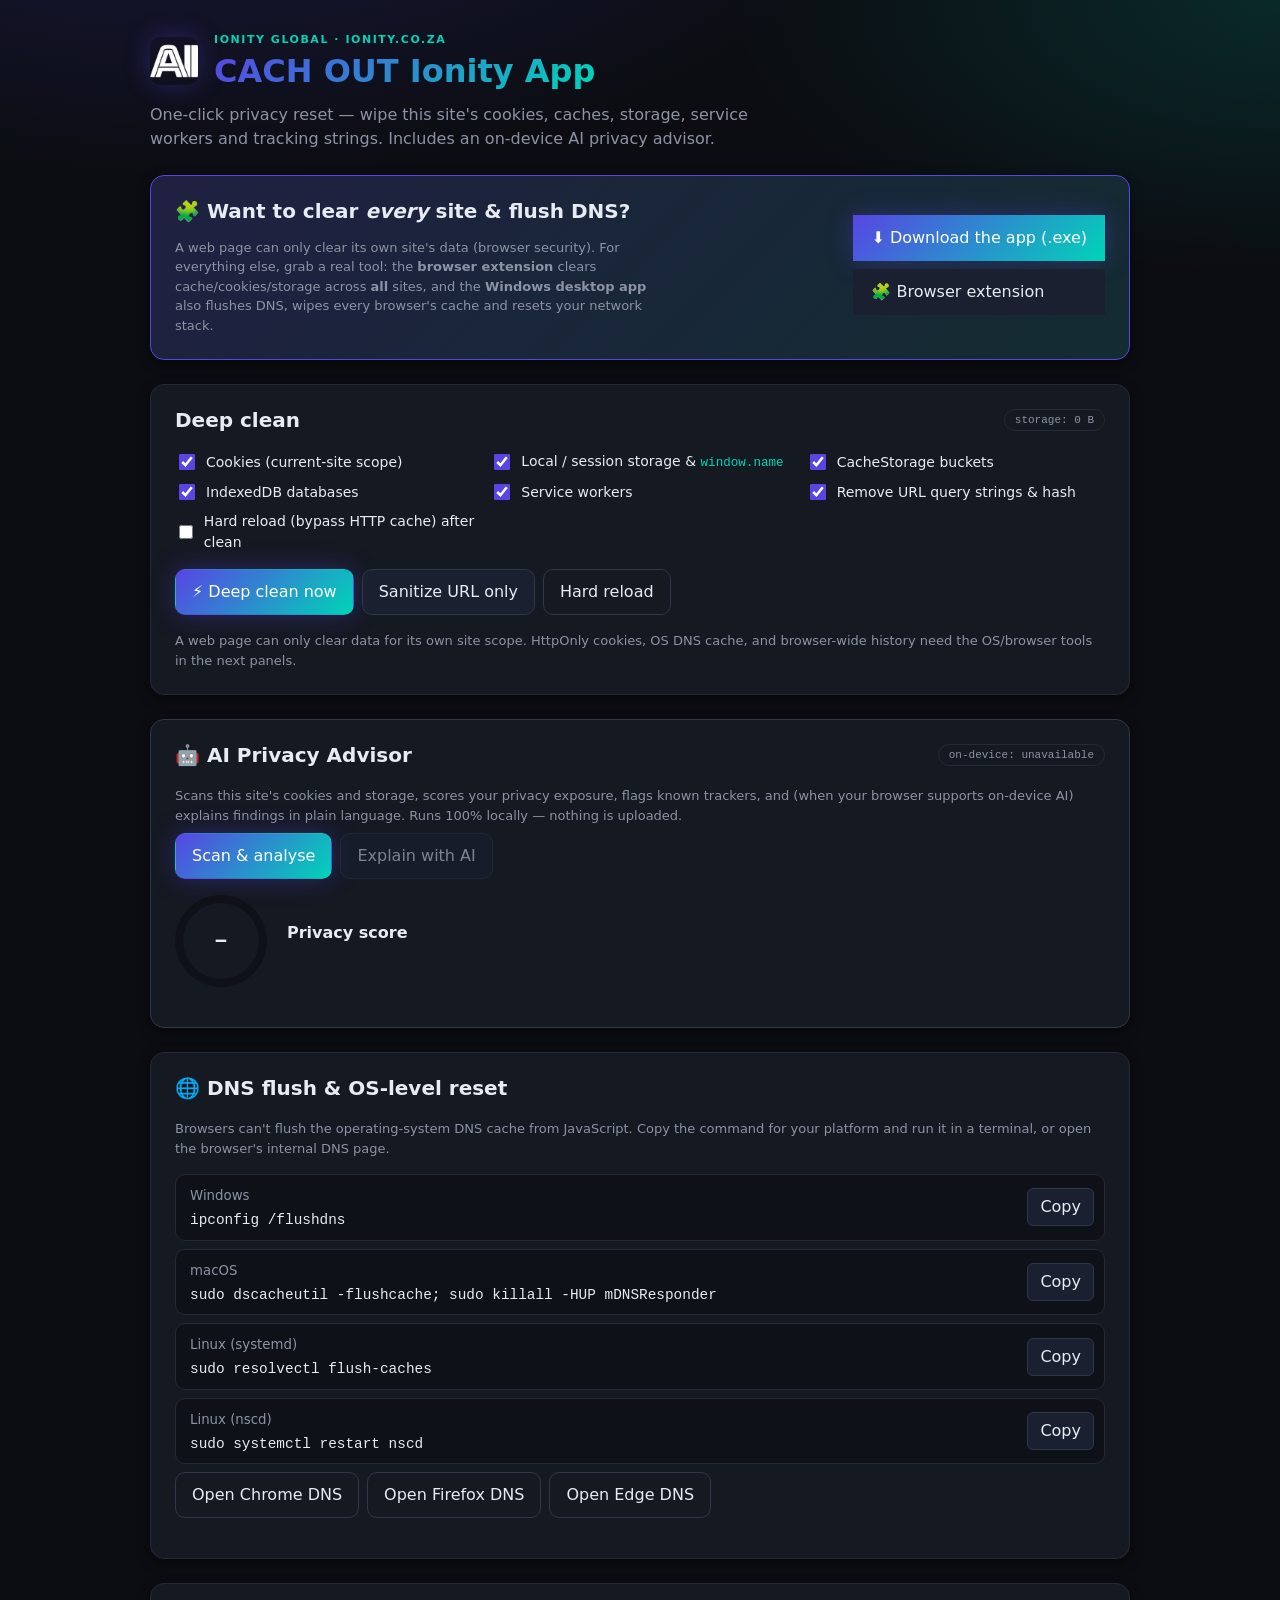
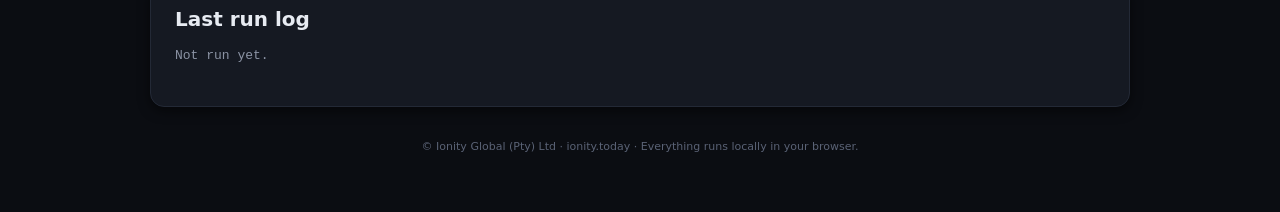
==== index.html @ 634ee979 "Publish downloadable .exe via GitHub Release; add direct download buttons Co-authored-by: Copilot Ap" ====
<!doctype html>
<html lang="en-ZA">
<head>
  <meta charset="utf-8">
  <meta name="viewport" content="width=device-width, initial-scale=1, viewport-fit=cover">
  <meta name="theme-color" content="#5746e3">
  <title>CACH OUT Ionity App</title>
  <meta name="description" content="IONITY.co.za privacy reset PWA for clearing site cookies, cache storage, local data, service workers and tracking strings — with an on-device AI privacy advisor.">

  <!-- Open Graph / social -->
  <meta property="og:title" content="CACH OUT Ionity App">
  <meta property="og:description" content="One-click privacy reset for IONITY.co.za — clear cookies, cache, local data and tracking strings.">
  <meta property="og:type" content="website">
  <meta property="og:image" content="./icons/social-card.png">
  <meta name="twitter:card" content="summary_large_image">

  <link rel="manifest" href="./manifest.webmanifest">
  <link rel="icon" href="./favicon.ico" sizes="any">
  <link rel="icon" type="image/png" sizes="32x32" href="./icons/favicon-32.png">
  <link rel="apple-touch-icon" href="./icons/apple-touch-icon.png">
  <link rel="stylesheet" href="./styles.css">
</head>
<body>
  <main class="app-shell">
    <header class="hero">
      <div class="hero-brand">
        <img class="brand-mark" src="./icons/ai-mark-white.png" alt="IONITY AI mark" width="48" height="48">
        <div>
          <p class="brand">IONITY GLOBAL · IONITY.CO.ZA</p>
          <h1>CACH OUT Ionity App</h1>
        </div>
      </div>
      <p class="subtitle">One-click privacy reset — wipe this site's cookies, caches, storage, service workers and tracking strings. Includes an on-device AI privacy advisor.</p>
    </header>

    <section class="panel banner">
      <div>
        <h2>🧩 Want to clear <em>every</em> site &amp; flush DNS?</h2>
        <p class="hint">A web page can only clear its own site's data (browser security). For everything else, grab a real tool: the <strong>browser extension</strong> clears cache/cookies/storage across <strong>all</strong> sites, and the <strong>Windows desktop app</strong> also flushes DNS, wipes every browser's cache and resets your network stack.</p>
      </div>
      <div class="banner-actions">
        <a class="primary btn-link" href="https://github.com/Ionity-Global-Pty-Ltd/cach-out-ionity-app/releases/latest/download/CACH-OUT-Ionity.exe">⬇ Download the app (.exe)</a>
        <a class="secondary btn-link" href="https://github.com/Ionity-Global-Pty-Ltd/cach-out-ionity-app/tree/master/extension" target="_blank" rel="noopener">🧩 Browser extension</a>
      </div>
    </section>

    <section class="panel">
      <div class="panel-head">
        <h2>Deep clean</h2>
        <span id="storage-estimate" class="badge">storage: —</span>
      </div>

      <div class="options">
        <label class="toggle">
          <input id="opt-cookies" type="checkbox" checked>
          <span>Cookies (current-site scope)</span>
        </label>
        <label class="toggle">
          <input id="opt-storage" type="checkbox" checked>
          <span>Local / session storage &amp; <code>window.name</code></span>
        </label>
        <label class="toggle">
          <input id="opt-caches" type="checkbox" checked>
          <span>CacheStorage buckets</span>
        </label>
        <label class="toggle">
          <input id="opt-idb" type="checkbox" checked>
          <span>IndexedDB databases</span>
        </label>
        <label class="toggle">
          <input id="opt-sw" type="checkbox" checked>
          <span>Service workers</span>
        </label>
        <label class="toggle">
          <input id="opt-url" type="checkbox" checked>
          <span>Remove URL query strings &amp; hash</span>
        </label>
        <label class="toggle">
          <input id="opt-reload" type="checkbox">
          <span>Hard reload (bypass HTTP cache) after clean</span>
        </label>
      </div>

      <div class="button-row">
        <button id="deep-clean" class="primary" type="button">⚡ Deep clean now</button>
        <button id="sanitize-url" class="secondary" type="button">Sanitize URL only</button>
        <button id="hard-reload" class="ghost" type="button">Hard reload</button>
        <button id="install-app" class="ghost" type="button" hidden>Install app</button>
      </div>

      <p class="hint">
        A web page can only clear data for its own site scope. HttpOnly cookies, OS DNS cache, and browser-wide history need the OS/browser tools in the next panels.
      </p>
    </section>

    <section class="panel ai-panel">
      <div class="panel-head">
        <h2>🤖 AI Privacy Advisor</h2>
        <span id="ai-status" class="badge">on-device: checking…</span>
      </div>
      <p class="hint">Scans this site's cookies and storage, scores your privacy exposure, flags known trackers, and (when your browser supports on-device AI) explains findings in plain language. Runs 100% locally — nothing is uploaded.</p>
      <div class="button-row">
        <button id="ai-scan" class="primary" type="button">Scan &amp; analyse</button>
        <button id="ai-explain" class="secondary" type="button" disabled>Explain with AI</button>
      </div>

      <div id="ai-score-wrap" class="score-wrap" hidden>
        <div class="score-ring" id="score-ring"><span id="score-value">–</span></div>
        <div class="score-copy">
          <p id="score-label" class="score-label">Privacy score</p>
          <p id="score-summary" class="hint"></p>
        </div>
      </div>

      <ul id="ai-findings" class="result-list" aria-live="polite"></ul>
      <div id="ai-explanation" class="ai-explanation" hidden></div>
    </section>

    <section class="panel">
      <h2>🌐 DNS flush &amp; OS-level reset</h2>
      <p class="hint">Browsers can't flush the operating-system DNS cache from JavaScript. Copy the command for your platform and run it in a terminal, or open the browser's internal DNS page.</p>
      <div class="cmd-list" id="cmd-list"></div>
      <div class="button-row">
        <button class="ghost" type="button" data-open="chrome://net-internals/#dns">Open Chrome DNS</button>
        <button class="ghost" type="button" data-open="about:networking#dns">Open Firefox DNS</button>
        <button class="ghost" type="button" data-open="edge://net-internals/#dns">Open Edge DNS</button>
      </div>
      <p class="hint" id="open-note"></p>
    </section>

    <section class="panel">
      <h2>Last run log</h2>
      <p id="last-run">Not run yet.</p>
      <ul id="result-list" class="result-list" aria-live="polite"></ul>
    </section>

    <footer class="foot">
      <p>© Ionity Global (Pty) Ltd · ionity.today · Everything runs locally in your browser.</p>
    </footer>
  </main>

  <script type="module" src="./app.js"></script>
</body>
</html>
---- styles.css ----
/* CACH OUT Ionity App — branded with IONITY design tokens */
@import "./brand/variables.css";

* { box-sizing: border-box; }

body {
  margin: 0;
  min-height: 100vh;
  color: var(--ionity-text);
  background:
    radial-gradient(1200px 600px at 15% -10%, rgba(87,70,227,0.22), transparent 60%),
    radial-gradient(1000px 500px at 100% 0%, rgba(0,212,184,0.14), transparent 55%),
    var(--ionity-bg);
  font-family: var(--ionity-font-sans);
  line-height: var(--ionity-leading-normal);
}

.app-shell {
  width: min(980px, 92vw);
  margin: 0 auto;
  padding: var(--ionity-space-8) 0 var(--ionity-space-12);
}

/* Hero */
.hero-brand {
  display: flex;
  align-items: center;
  gap: var(--ionity-space-4);
}
.brand-mark {
  border-radius: var(--ionity-radius-md);
  box-shadow: var(--ionity-shadow-glow-purple);
}
.brand {
  margin: 0;
  font-size: var(--ionity-text-xs);
  letter-spacing: 0.14em;
  font-weight: var(--ionity-weight-bold);
  color: var(--ionity-teal);
}
.hero h1 {
  margin: 2px 0 0;
  font-size: var(--ionity-text-2xl);
  line-height: var(--ionity-leading-tight);
  background: var(--ionity-gradient-brand);
  -webkit-background-clip: text;
  background-clip: text;
  -webkit-text-fill-color: transparent;
}
.subtitle {
  margin: var(--ionity-space-3) 0 0;
  color: var(--ionity-text-muted);
  max-width: 62ch;
}

/* Panels */
.panel {
  margin-top: var(--ionity-space-6);
  padding: var(--ionity-space-5) var(--ionity-space-6) var(--ionity-space-6);
  border: 1px solid var(--ionity-border);
  border-radius: var(--ionity-radius-lg);
  background: var(--ionity-surface-1);
  box-shadow: var(--ionity-shadow-md);
}
.ai-panel { border-color: var(--ionity-border-light); }

/* Extension banner */
.banner {
  display: flex;
  align-items: center;
  justify-content: space-between;
  gap: var(--ionity-space-5);
  flex-wrap: wrap;
  border-color: var(--ionity-purple);
  background:
    linear-gradient(135deg, rgba(87,70,227,0.16), rgba(0,212,184,0.10)),
    var(--ionity-surface-1);
}
.banner h2 { margin: 0 0 4px; font-size: var(--ionity-text-md); }
.banner .hint { margin: 0; max-width: 60ch; }
.btn-link {
  text-decoration: none;
  display: inline-block;
  white-space: nowrap;
  padding: 11px 18px;
}
.banner-actions {
  display: flex;
  flex-direction: column;
  gap: var(--ionity-space-2);
}
.panel-head {
  display: flex;
  align-items: center;
  justify-content: space-between;
  gap: var(--ionity-space-3);
  flex-wrap: wrap;
}
.panel h2 { margin: 0 0 var(--ionity-space-3); font-size: var(--ionity-text-lg); }
.panel-head h2 { margin-bottom: 0; }

.badge {
  font-size: var(--ionity-text-xs);
  color: var(--ionity-text-muted);
  border: 1px solid var(--ionity-border);
  border-radius: var(--ionity-radius-full);
  padding: 2px 10px;
  font-family: var(--ionity-font-mono);
}

/* Options */
.options {
  display: grid;
  grid-template-columns: repeat(auto-fit, minmax(240px, 1fr));
  gap: var(--ionity-space-2) var(--ionity-space-4);
  margin: var(--ionity-space-4) 0;
}
.toggle {
  display: flex;
  align-items: center;
  gap: var(--ionity-space-2);
  color: var(--ionity-text);
  font-size: var(--ionity-text-base);
}
.toggle input { accent-color: var(--ionity-purple); width: 16px; height: 16px; }
code {
  font-family: var(--ionity-font-mono);
  font-size: 0.9em;
  color: var(--ionity-teal);
}

/* Buttons */
.button-row {
  display: flex;
  flex-wrap: wrap;
  gap: var(--ionity-space-2);
  margin-top: var(--ionity-space-2);
}
button {
  border: 1px solid transparent;
  border-radius: var(--ionity-radius-md);
  padding: 10px 16px;
  font: inherit;
  font-weight: var(--ionity-weight-medium);
  cursor: pointer;
  transition: transform var(--ionity-duration-fast) var(--ionity-ease-standard),
              filter var(--ionity-duration-fast) var(--ionity-ease-standard);
}
button:hover:not(:disabled) { transform: translateY(-1px); filter: brightness(1.08); }
button:disabled { opacity: 0.5; cursor: not-allowed; }
.primary {
  background: var(--ionity-gradient-brand);
  color: #fff;
  box-shadow: var(--ionity-shadow-glow-purple);
}
.secondary {
  background: var(--ionity-surface-2);
  color: var(--ionity-text);
  border-color: var(--ionity-border-light);
}
.ghost {
  background: transparent;
  color: var(--ionity-text);
  border-color: var(--ionity-border-light);
}

.hint {
  margin: var(--ionity-space-4) 0 0;
  font-size: var(--ionity-text-sm);
  color: var(--ionity-text-muted);
}

/* Score ring */
.score-wrap {
  display: flex;
  align-items: center;
  gap: var(--ionity-space-5);
  margin: var(--ionity-space-4) 0 var(--ionity-space-2);
}
.score-ring {
  --pct: 0;
  width: 92px; height: 92px;
  border-radius: 50%;
  display: grid;
  place-items: center;
  background: conic-gradient(var(--ring-color, var(--ionity-teal)) calc(var(--pct) * 1%), var(--ionity-surface-3) 0);
  position: relative;
  flex: 0 0 auto;
}
.score-ring::after {
  content: "";
  position: absolute;
  inset: 8px;
  border-radius: 50%;
  background: var(--ionity-surface-1);
}
.score-ring span {
  position: relative;
  z-index: 1;
  font-size: var(--ionity-text-xl);
  font-weight: var(--ionity-weight-bold);
  font-family: var(--ionity-font-mono);
}
.score-label { margin: 0 0 4px; font-weight: var(--ionity-weight-semibold); }

/* Lists */
.result-list { margin: var(--ionity-space-4) 0 0; padding-left: var(--ionity-space-5); }
.result-list li { margin-bottom: 6px; }
.result-list li span { color: var(--ionity-text-muted); }
.result-list li.warn::marker { color: var(--ionity-warn); }
.result-list li.danger::marker { color: var(--ionity-danger-text); }
.result-list li.ok::marker { color: var(--ionity-teal); }

/* Command list */
.cmd-list { margin-top: var(--ionity-space-4); display: grid; gap: var(--ionity-space-2); }
.cmd {
  display: flex;
  align-items: center;
  justify-content: space-between;
  gap: var(--ionity-space-3);
  background: var(--ionity-surface-3);
  border: 1px solid var(--ionity-border);
  border-radius: var(--ionity-radius-md);
  padding: 8px 10px 8px 14px;
}
.cmd code {
  color: var(--ionity-text);
  overflow-x: auto;
  white-space: nowrap;
}
.cmd small { color: var(--ionity-text-muted); font-family: var(--ionity-font-sans); }
.copy-btn {
  flex: 0 0 auto;
  padding: 6px 12px;
  background: var(--ionity-surface-2);
  border: 1px solid var(--ionity-border-light);
  color: var(--ionity-text);
  border-radius: var(--ionity-radius-sm);
}

.ai-explanation {
  margin-top: var(--ionity-space-4);
  padding: var(--ionity-space-4);
  border-left: 3px solid var(--ionity-purple);
  background: var(--ionity-surface-3);
  border-radius: var(--ionity-radius-md);
  color: var(--ionity-text);
  white-space: pre-wrap;
  font-size: var(--ionity-text-base);
}

#last-run { margin: 0; color: var(--ionity-text-muted); font-family: var(--ionity-font-mono); font-size: var(--ionity-text-sm); }

.foot {
  margin-top: var(--ionity-space-8);
  text-align: center;
  color: var(--ionity-text-dim);
  font-size: var(--ionity-text-xs);
}

@media (max-width: 640px) {
  .app-shell { width: 94vw; padding-top: var(--ionity-space-5); }
  .panel { padding: var(--ionity-space-4); }
  .hero h1 { font-size: var(--ionity-text-xl); }
}
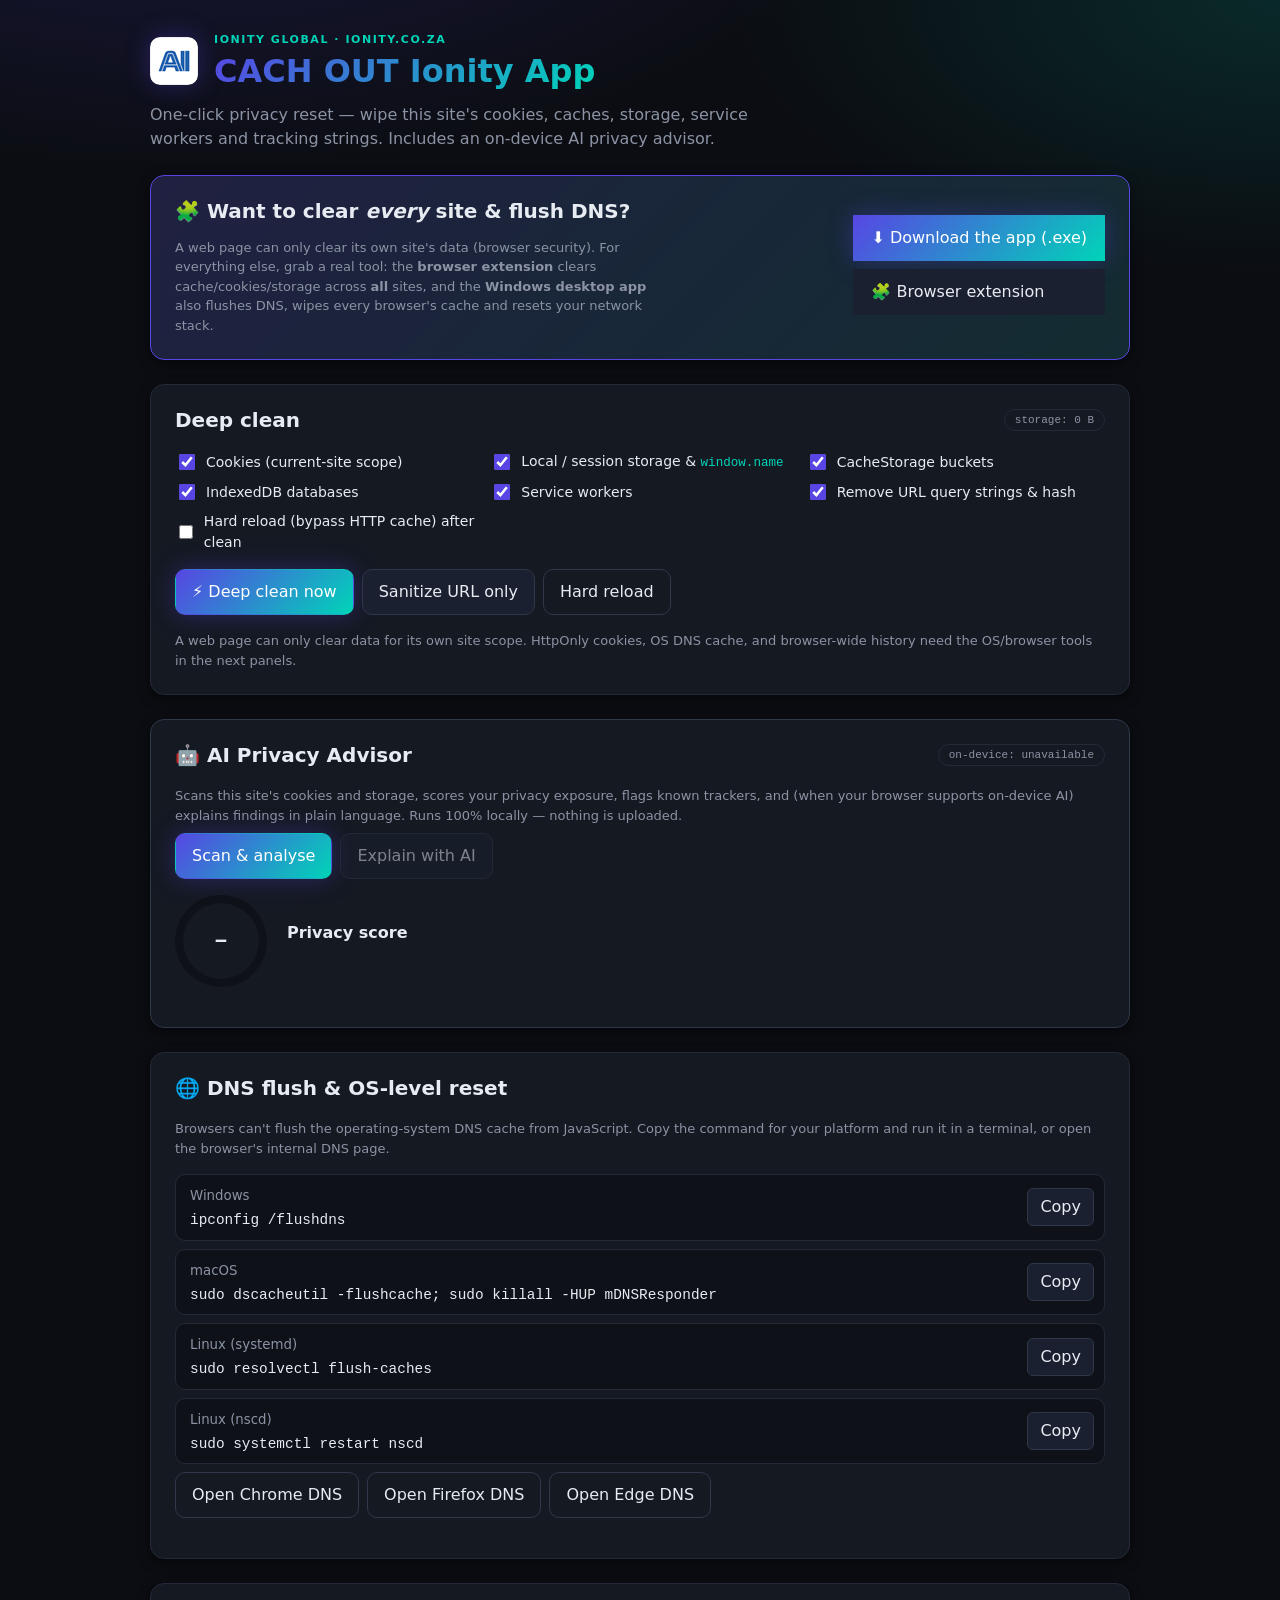
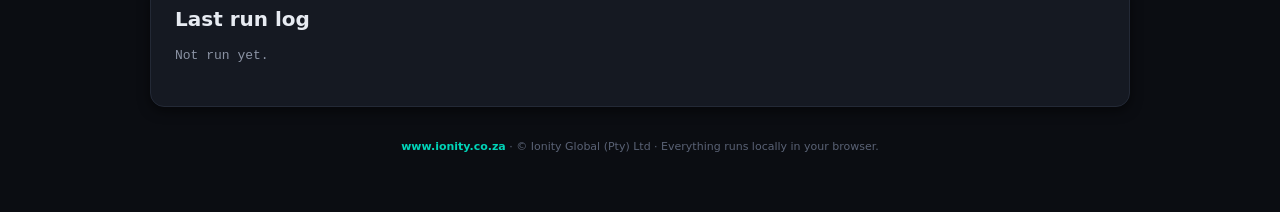
==== commit c498e308: "Unify all icons from single source, add www.ionity.co.za footer link and SEO (canonical, og:url, JSO" ====
--- a/index.html
+++ b/index.html
@@ -6,11 +6,15 @@
   <meta name="theme-color" content="#5746e3">
   <title>CACH OUT Ionity App</title>
   <meta name="description" content="IONITY.co.za privacy reset PWA for clearing site cookies, cache storage, local data, service workers and tracking strings — with an on-device AI privacy advisor.">
+  <link rel="canonical" href="https://www.ionity.co.za/">
+  <meta name="author" content="Ionity Global (Pty) Ltd">
 
   <!-- Open Graph / social -->
   <meta property="og:title" content="CACH OUT Ionity App">
   <meta property="og:description" content="One-click privacy reset for IONITY.co.za — clear cookies, cache, local data and tracking strings.">
   <meta property="og:type" content="website">
+  <meta property="og:url" content="https://www.ionity.co.za/">
+  <meta property="og:site_name" content="Ionity Global">
   <meta property="og:image" content="./icons/social-card.png">
   <meta name="twitter:card" content="summary_large_image">
 
@@ -19,12 +23,29 @@
   <link rel="icon" type="image/png" sizes="32x32" href="./icons/favicon-32.png">
   <link rel="apple-touch-icon" href="./icons/apple-touch-icon.png">
   <link rel="stylesheet" href="./styles.css">
+
+  <script type="application/ld+json">
+  {
+    "@context": "https://schema.org",
+    "@type": "WebApplication",
+    "name": "CACH OUT Ionity App",
+    "url": "https://www.ionity.co.za/",
+    "applicationCategory": "UtilitiesApplication",
+    "operatingSystem": "Windows, Web, Chromium",
+    "offers": { "@type": "Offer", "price": "0", "priceCurrency": "ZAR" },
+    "publisher": {
+      "@type": "Organization",
+      "name": "Ionity Global (Pty) Ltd",
+      "url": "https://www.ionity.co.za/"
+    }
+  }
+  </script>
 </head>
 <body>
   <main class="app-shell">
     <header class="hero">
       <div class="hero-brand">
-        <img class="brand-mark" src="./icons/ai-mark-white.png" alt="IONITY AI mark" width="48" height="48">
+        <img class="brand-mark" src="./icons/hero-mark.png" alt="IONITY AI mark" width="48" height="48">
         <div>
           <p class="brand">IONITY GLOBAL · IONITY.CO.ZA</p>
           <h1>CACH OUT Ionity App</h1>
@@ -135,7 +156,7 @@
     </section>
 
     <footer class="foot">
-      <p>© Ionity Global (Pty) Ltd · ionity.today · Everything runs locally in your browser.</p>
+      <p><a href="https://www.ionity.co.za/" target="_blank" rel="noopener">www.ionity.co.za</a> · © Ionity Global (Pty) Ltd · Everything runs locally in your browser.</p>
     </footer>
   </main>
 
--- a/styles.css
+++ b/styles.css
@@ -257,6 +257,12 @@
   color: var(--ionity-text-dim);
   font-size: var(--ionity-text-xs);
 }
+.foot a {
+  color: var(--ionity-teal-text, var(--ionity-teal));
+  text-decoration: none;
+  font-weight: var(--ionity-weight-semibold);
+}
+.foot a:hover { text-decoration: underline; }
 
 @media (max-width: 640px) {
   .app-shell { width: 94vw; padding-top: var(--ionity-space-5); }
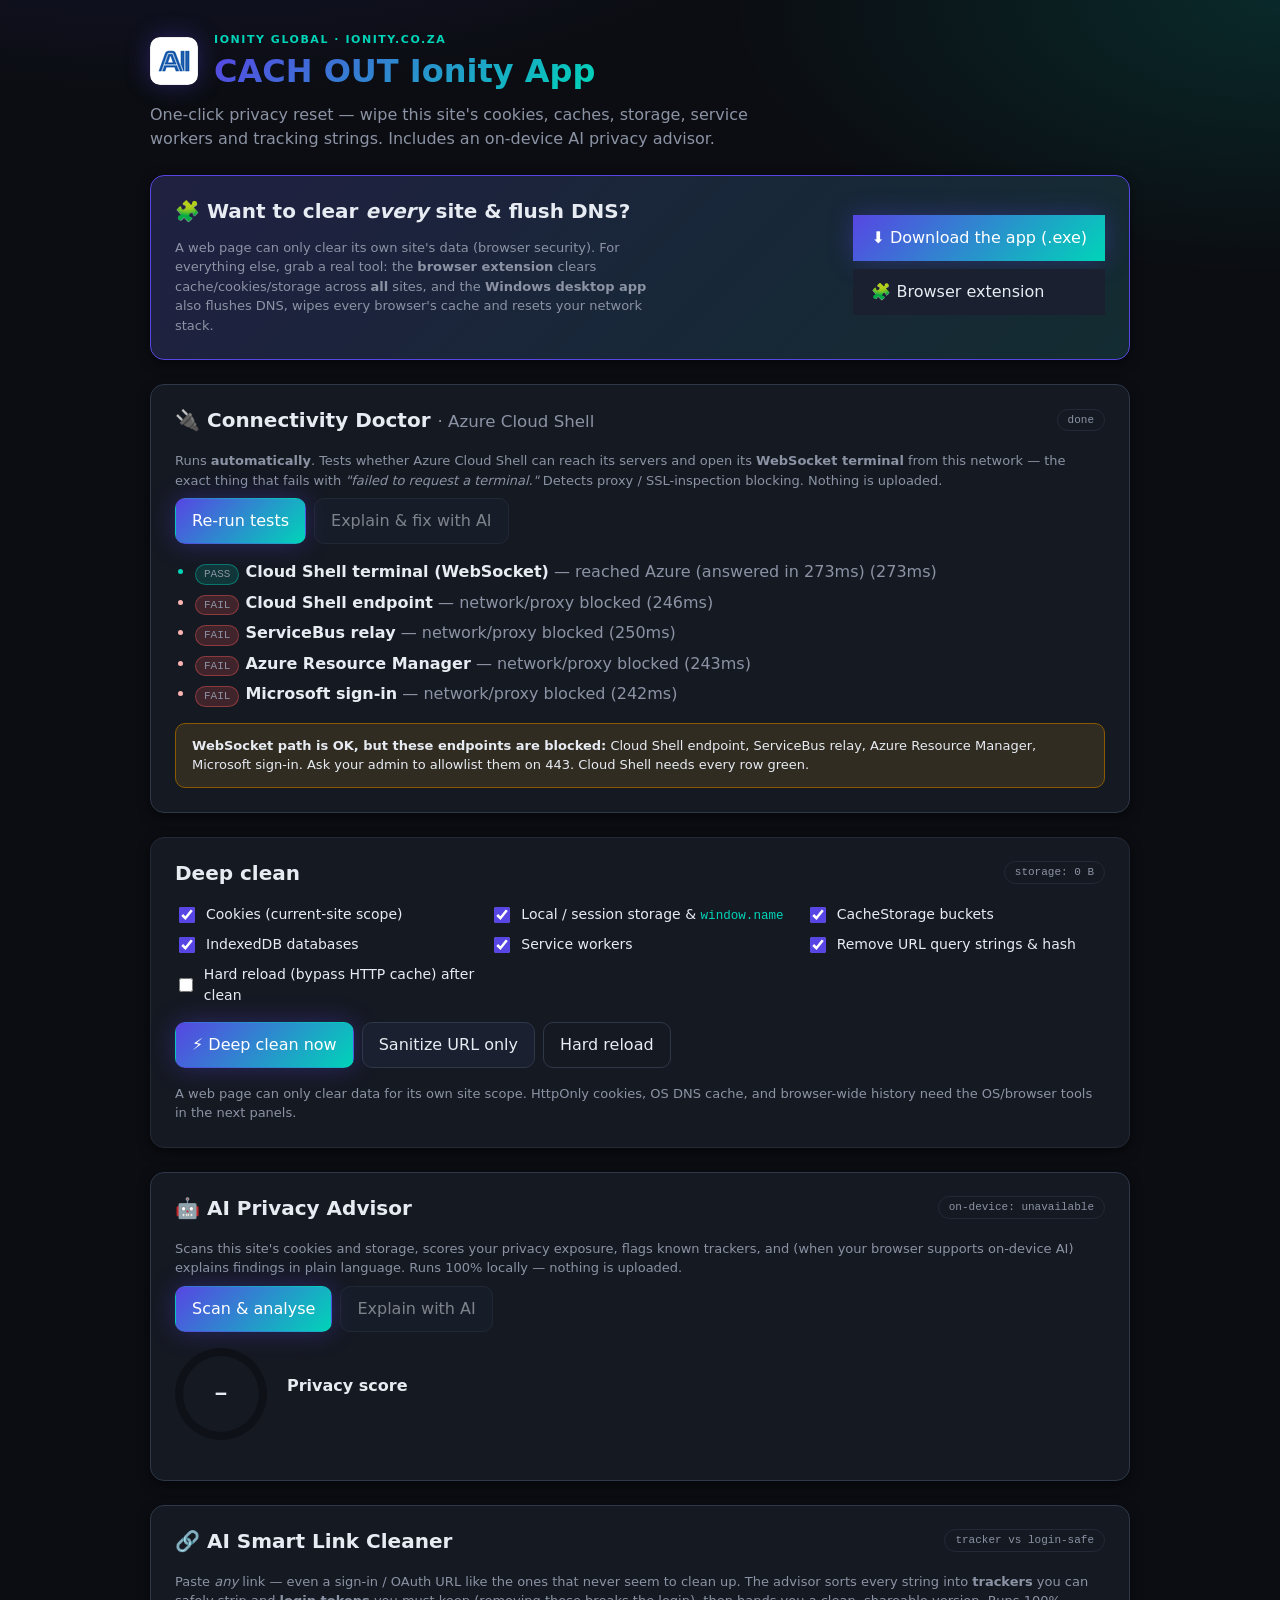
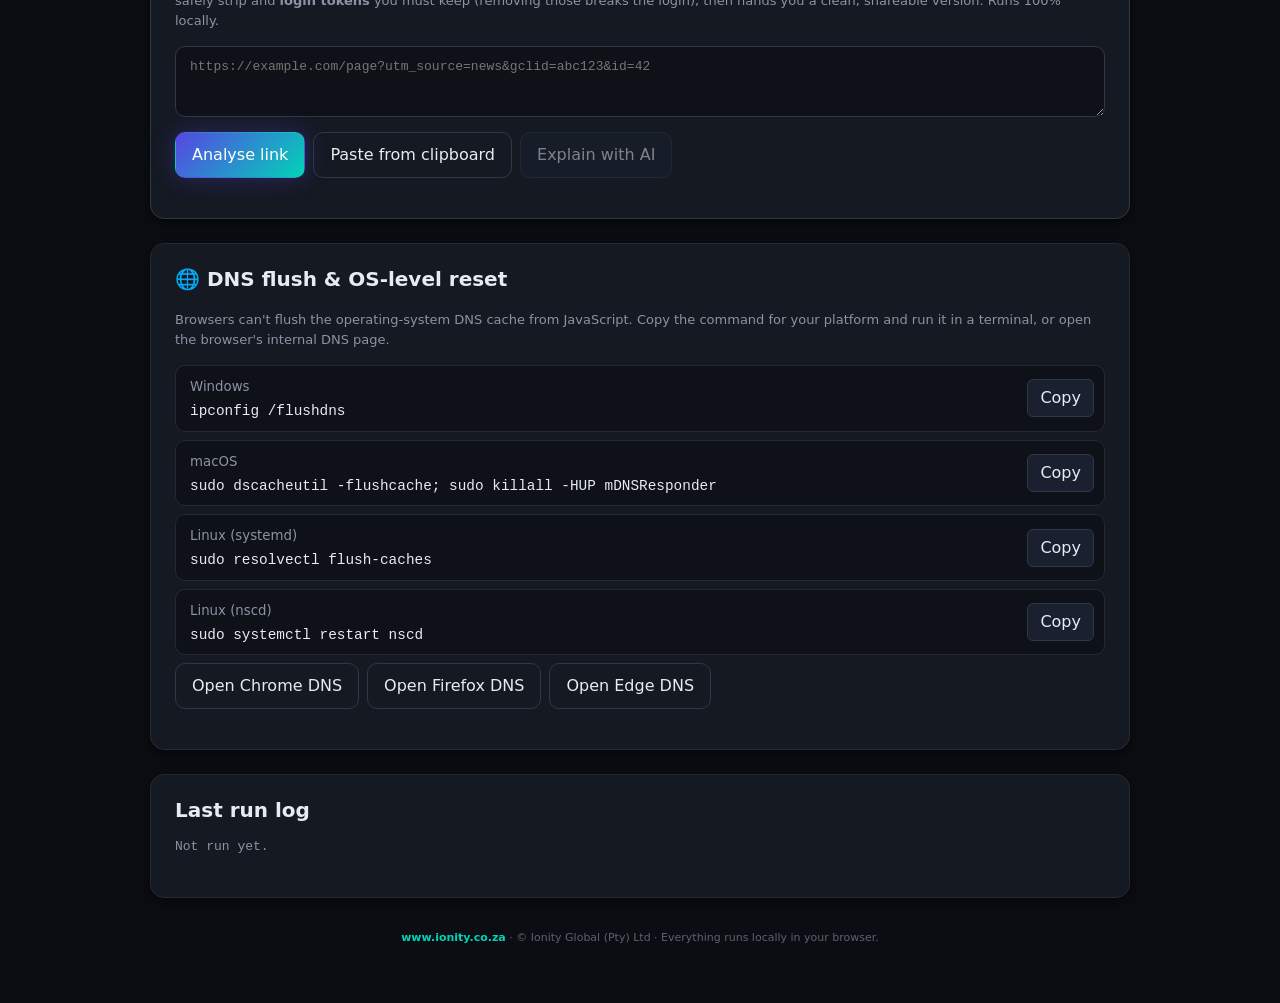
==== commit ec6ef21a: "Add automated in-app Connectivity Doctor (Azure Cloud Shell/WebSocket test) + AI Smart Link Cleaner " ====
--- a/index.html
+++ b/index.html
@@ -65,6 +65,21 @@
       </div>
     </section>
 
+    <section class="panel ai-panel">
+      <div class="panel-head">
+        <h2>🔌 Connectivity Doctor <small style="font-weight:400;color:var(--ionity-text-muted)">· Azure Cloud Shell</small></h2>
+        <span id="conn-status" class="badge">idle</span>
+      </div>
+      <p class="hint">Runs <strong>automatically</strong>. Tests whether Azure Cloud Shell can reach its servers and open its <strong>WebSocket terminal</strong> from this network — the exact thing that fails with <em>"failed to request a terminal."</em> Detects proxy / SSL-inspection blocking. Nothing is uploaded.</p>
+      <div class="button-row">
+        <button id="conn-retest" class="primary" type="button">Re-run tests</button>
+        <button id="conn-explain" class="secondary" type="button" disabled>Explain &amp; fix with AI</button>
+      </div>
+      <ul id="conn-results" class="result-list" aria-live="polite"></ul>
+      <div id="conn-verdict" class="link-verdict" hidden></div>
+      <div id="conn-explanation" class="ai-explanation" hidden></div>
+    </section>
+
     <section class="panel">
       <div class="panel-head">
         <h2>Deep clean</h2>
@@ -137,6 +152,30 @@
       <div id="ai-explanation" class="ai-explanation" hidden></div>
     </section>
 
+    <section class="panel ai-panel">
+      <div class="panel-head">
+        <h2>🔗 AI Smart Link Cleaner</h2>
+        <span class="badge">tracker vs login-safe</span>
+      </div>
+      <p class="hint">Paste <em>any</em> link — even a sign-in / OAuth URL like the ones that never seem to clean up. The advisor sorts every string into <strong>trackers</strong> you can safely strip and <strong>login tokens</strong> you must keep (removing those breaks the login), then hands you a clean, shareable version. Runs 100% locally.</p>
+      <textarea id="link-input" class="link-input" rows="3" spellcheck="false" placeholder="https://example.com/page?utm_source=news&gclid=abc123&id=42"></textarea>
+      <div class="button-row">
+        <button id="link-analyze" class="primary" type="button">Analyse link</button>
+        <button id="link-paste" class="ghost" type="button">Paste from clipboard</button>
+        <button id="link-explain" class="secondary" type="button" disabled>Explain with AI</button>
+      </div>
+      <div id="link-verdict" class="link-verdict" hidden></div>
+      <ul id="link-params" class="result-list" aria-live="polite"></ul>
+      <div id="link-clean-wrap" class="link-clean" hidden>
+        <p class="hint" style="margin-top:0">Cleaned link — trackers removed, everything the page needs kept:</p>
+        <div class="cmd">
+          <code id="link-clean"></code>
+          <button id="link-copy" class="copy-btn" type="button">Copy</button>
+        </div>
+      </div>
+      <div id="link-explanation" class="ai-explanation" hidden></div>
+    </section>
+
     <section class="panel">
       <h2>🌐 DNS flush &amp; OS-level reset</h2>
       <p class="hint">Browsers can't flush the operating-system DNS cache from JavaScript. Copy the command for your platform and run it in a terminal, or open the browser's internal DNS page.</p>
--- a/styles.css
+++ b/styles.css
@@ -249,6 +249,45 @@
   font-size: var(--ionity-text-base);
 }
 
+/* Smart Link Cleaner */
+.link-input {
+  width: 100%;
+  margin-top: var(--ionity-space-4);
+  padding: 12px 14px;
+  background: var(--ionity-surface-3);
+  border: 1px solid var(--ionity-border-light);
+  border-radius: var(--ionity-radius-md);
+  color: var(--ionity-text);
+  font-family: var(--ionity-font-mono);
+  font-size: var(--ionity-text-sm);
+  resize: vertical;
+}
+.link-input:focus { outline: 2px solid var(--ionity-purple); border-color: transparent; }
+.link-verdict {
+  margin-top: var(--ionity-space-4);
+  padding: var(--ionity-space-3) var(--ionity-space-4);
+  border-radius: var(--ionity-radius-md);
+  border: 1px solid var(--ionity-border-light);
+  font-size: var(--ionity-text-sm);
+}
+.link-verdict.auth { border-color: var(--ionity-purple); background: rgba(87,70,227,0.14); }
+.link-verdict.warn { border-color: var(--ionity-warn); background: rgba(255,176,32,0.12); }
+.link-verdict.ok   { border-color: var(--ionity-teal); background: rgba(0,212,184,0.12); }
+.link-verdict strong { color: var(--ionity-text); }
+.tag {
+  display: inline-block;
+  font-family: var(--ionity-font-mono);
+  font-size: var(--ionity-text-xs);
+  padding: 1px 8px;
+  border-radius: var(--ionity-radius-full);
+  margin-right: 6px;
+}
+.tag-strip { background: rgba(255,90,90,0.18); color: #ff8f8f; border: 1px solid rgba(255,90,90,0.4); }
+.tag-keep  { background: rgba(0,212,184,0.16); color: var(--ionity-teal); border: 1px solid rgba(0,212,184,0.4); }
+.tag-other { background: var(--ionity-surface-3); color: var(--ionity-text-muted); border: 1px solid var(--ionity-border-light); }
+.link-clean { margin-top: var(--ionity-space-4); }
+.link-clean .cmd code { white-space: pre-wrap; word-break: break-all; }
+
 #last-run { margin: 0; color: var(--ionity-text-muted); font-family: var(--ionity-font-mono); font-size: var(--ionity-text-sm); }
 
 .foot {
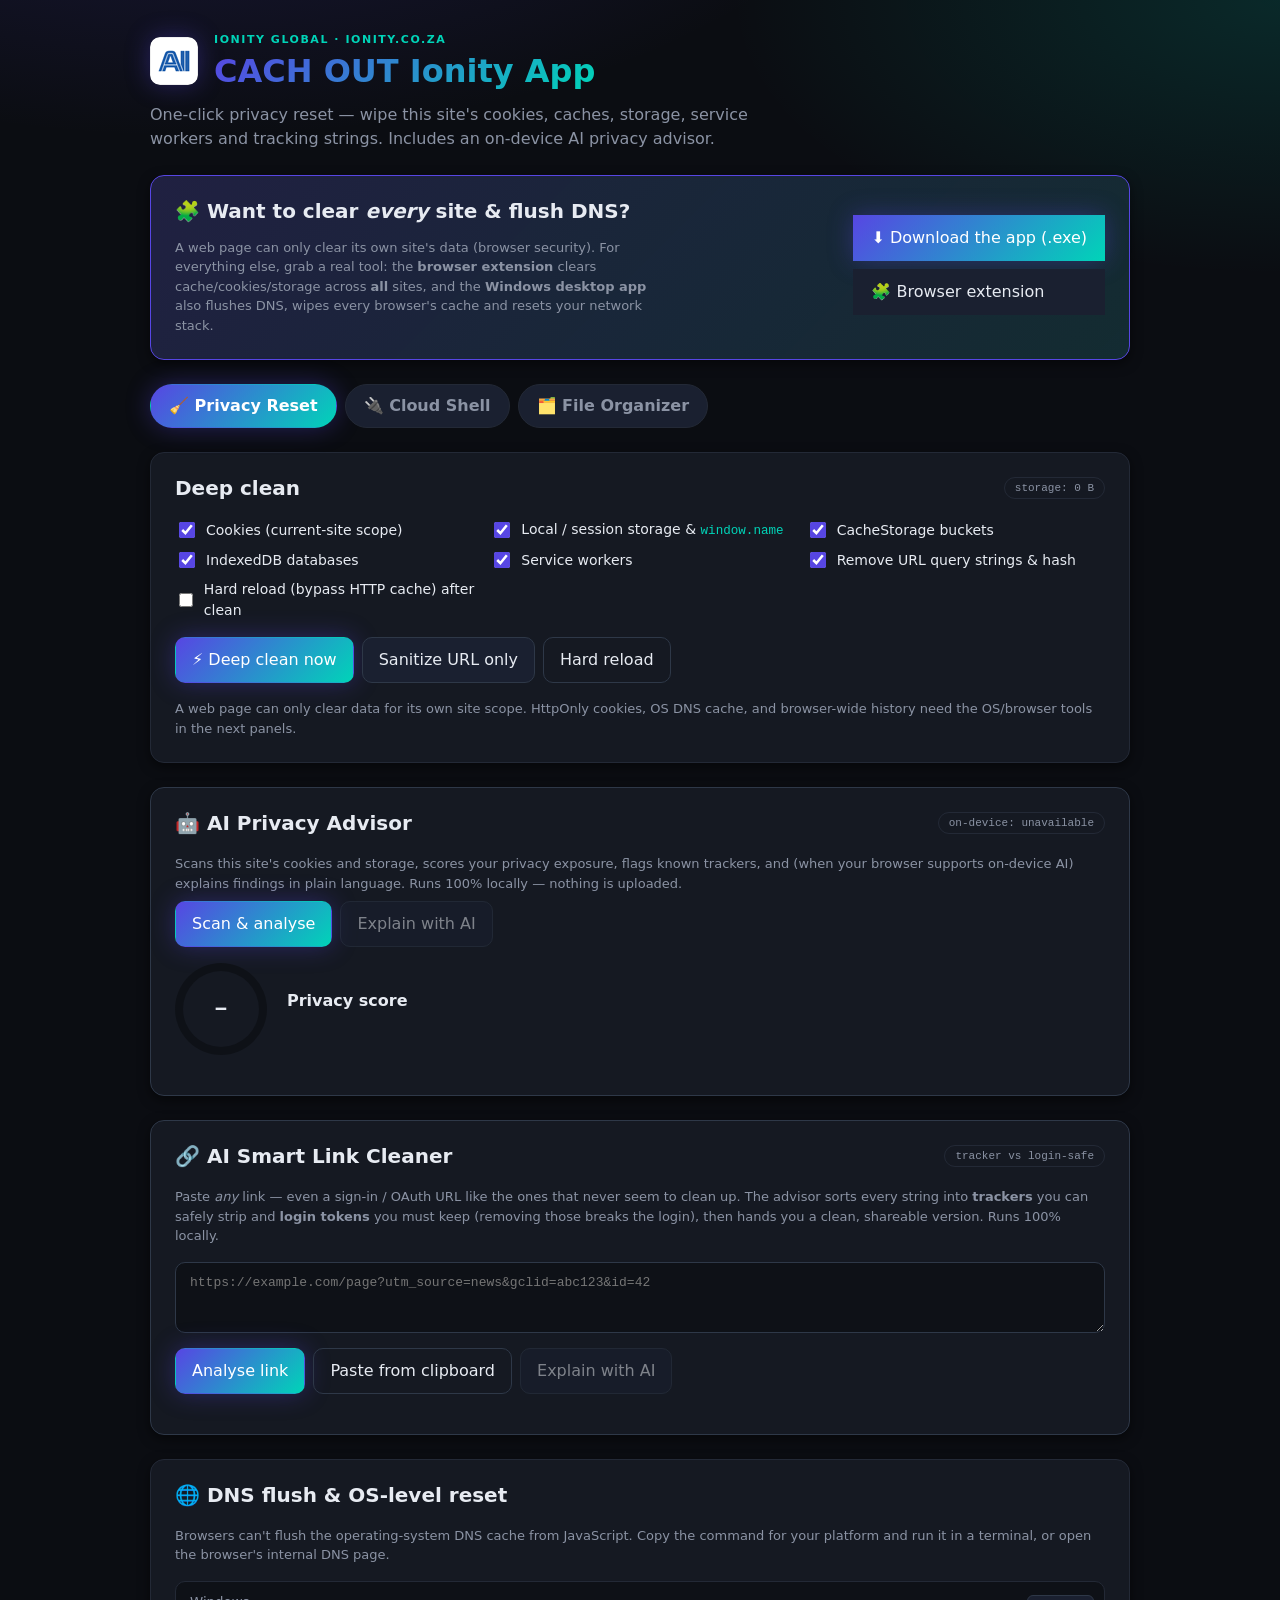
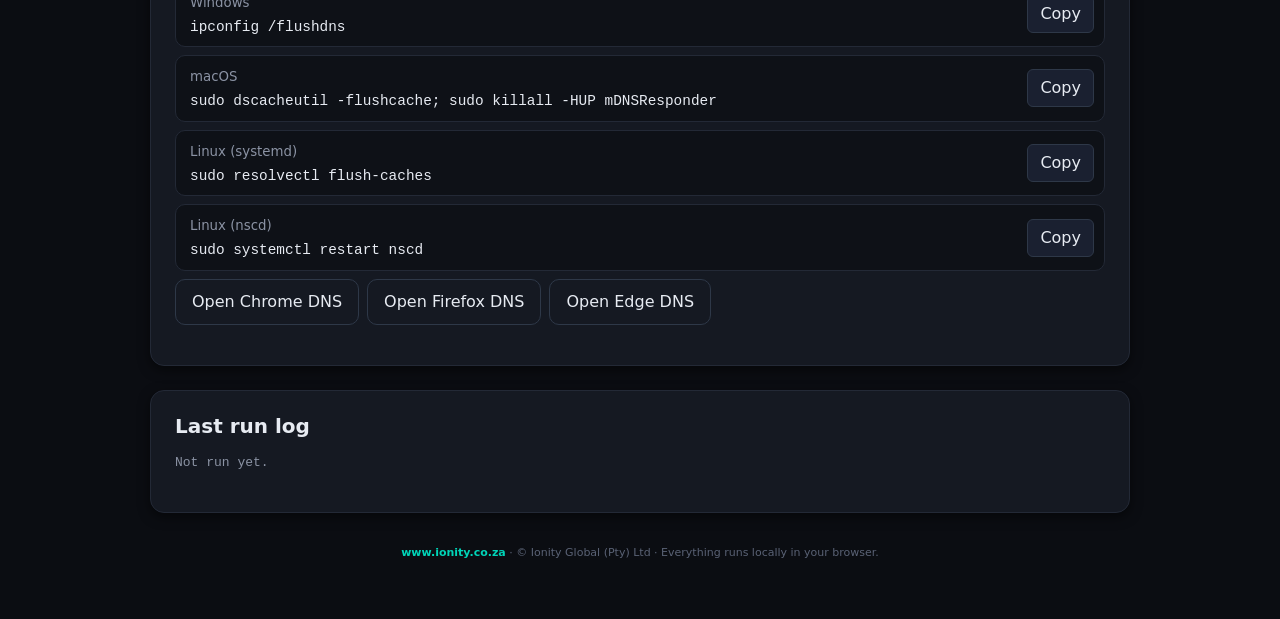
==== commit 205cf713: "Add tabbed UI + AI File Organizer (Downloads/Documents sort, duplicate finder, dashboard) using IONI" ====
--- a/index.html
+++ b/index.html
@@ -65,7 +65,13 @@
       </div>
     </section>
 
-    <section class="panel ai-panel">
+    <nav class="tabs" role="tablist">
+      <button class="tab active" data-tab="clean" type="button">🧹 Privacy Reset</button>
+      <button class="tab" data-tab="network" type="button">🔌 Cloud Shell</button>
+      <button class="tab" data-tab="organize" type="button">🗂️ File Organizer</button>
+    </nav>
+
+    <section class="panel ai-panel" data-group="network">
       <div class="panel-head">
         <h2>🔌 Connectivity Doctor <small style="font-weight:400;color:var(--ionity-text-muted)">· Azure Cloud Shell</small></h2>
         <span id="conn-status" class="badge">idle</span>
@@ -80,7 +86,7 @@
       <div id="conn-explanation" class="ai-explanation" hidden></div>
     </section>
 
-    <section class="panel">
+    <section class="panel" data-group="clean">
       <div class="panel-head">
         <h2>Deep clean</h2>
         <span id="storage-estimate" class="badge">storage: —</span>
@@ -129,7 +135,7 @@
       </p>
     </section>
 
-    <section class="panel ai-panel">
+    <section class="panel ai-panel" data-group="clean">
       <div class="panel-head">
         <h2>🤖 AI Privacy Advisor</h2>
         <span id="ai-status" class="badge">on-device: checking…</span>
@@ -152,7 +158,7 @@
       <div id="ai-explanation" class="ai-explanation" hidden></div>
     </section>
 
-    <section class="panel ai-panel">
+    <section class="panel ai-panel" data-group="clean">
       <div class="panel-head">
         <h2>🔗 AI Smart Link Cleaner</h2>
         <span class="badge">tracker vs login-safe</span>
@@ -176,7 +182,7 @@
       <div id="link-explanation" class="ai-explanation" hidden></div>
     </section>
 
-    <section class="panel">
+    <section class="panel" data-group="clean">
       <h2>🌐 DNS flush &amp; OS-level reset</h2>
       <p class="hint">Browsers can't flush the operating-system DNS cache from JavaScript. Copy the command for your platform and run it in a terminal, or open the browser's internal DNS page.</p>
       <div class="cmd-list" id="cmd-list"></div>
@@ -188,10 +194,46 @@
       <p class="hint" id="open-note"></p>
     </section>
 
-    <section class="panel">
+    <section class="panel" data-group="clean">
       <h2>Last run log</h2>
       <p id="last-run">Not run yet.</p>
       <ul id="result-list" class="result-list" aria-live="polite"></ul>
+    </section>
+
+    <section class="panel organizer" data-group="organize">
+      <div class="panel-head">
+        <h2>🗂️ AI File Organizer</h2>
+        <span id="org-status" class="badge">ready</span>
+      </div>
+      <div class="org-intro">
+        <img src="./brand/assets/ionity-logo.png" alt="IONITY" class="org-logo" width="120" loading="lazy">
+        <p class="hint">Tidies your <strong>Downloads</strong> and <strong>Documents</strong> folders by moving files into type folders (Images, Documents, Video, Audio, Archives, Installers…). It <strong>never deletes</strong> anything — it only relocates, and duplicates are just flagged. Everything runs on your device; no file ever leaves your computer.</p>
+      </div>
+
+      <div id="org-unsupported" class="link-verdict warn" hidden>
+        Your browser can't grant folder access (needs Chrome or Edge on desktop). Use the <strong>downloadable .exe</strong> at the top for full folder organizing, or open this page in Chrome/Edge.
+      </div>
+
+      <div id="org-controls" hidden>
+        <label class="toggle" style="margin:8px 0">
+          <input id="org-apply" type="checkbox">
+          <span>Actually move files (off = safe preview only)</span>
+        </label>
+        <label class="toggle" style="margin:0 0 12px">
+          <input id="org-dupes" type="checkbox" checked>
+          <span>Scan for duplicate files (content hash — flags only, never deletes)</span>
+        </label>
+        <div class="button-row">
+          <button id="org-downloads" class="primary" type="button">📥 Organize Downloads</button>
+          <button id="org-documents" class="primary" type="button">📄 Organize Documents</button>
+          <button id="org-explain" class="secondary" type="button" disabled>AI recommendations</button>
+        </div>
+      </div>
+
+      <div id="org-dash" class="org-dash" hidden></div>
+      <ul id="org-results" class="result-list" aria-live="polite"></ul>
+      <div id="org-verdict" class="link-verdict" hidden></div>
+      <div id="org-explanation" class="ai-explanation" hidden></div>
     </section>
 
     <footer class="foot">
--- a/styles.css
+++ b/styles.css
@@ -288,6 +288,49 @@
 .link-clean { margin-top: var(--ionity-space-4); }
 .link-clean .cmd code { white-space: pre-wrap; word-break: break-all; }
 
+/* Tabs */
+.tabs {
+  display: flex;
+  gap: var(--ionity-space-2);
+  margin-top: var(--ionity-space-6);
+  flex-wrap: wrap;
+}
+.tab {
+  background: var(--ionity-surface-2);
+  color: var(--ionity-text-muted);
+  border: 1px solid var(--ionity-border);
+  border-radius: var(--ionity-radius-full);
+  padding: 9px 18px;
+  font-weight: var(--ionity-weight-semibold);
+}
+.tab.active {
+  color: #fff;
+  background: var(--ionity-gradient-brand);
+  border-color: transparent;
+  box-shadow: var(--ionity-shadow-glow-purple);
+}
+[data-group] { display: none; }
+[data-group].show { display: block; }
+
+/* Organizer */
+.org-intro { display: flex; align-items: center; gap: var(--ionity-space-5); flex-wrap: wrap; }
+.org-intro .hint { margin: 0; flex: 1 1 320px; }
+.org-logo { border-radius: var(--ionity-radius-md); flex: 0 0 auto; }
+.org-dash {
+  display: grid;
+  grid-template-columns: repeat(auto-fill, minmax(150px, 1fr));
+  gap: var(--ionity-space-2);
+  margin-top: var(--ionity-space-4);
+}
+.org-card {
+  background: var(--ionity-surface-3);
+  border: 1px solid var(--ionity-border);
+  border-radius: var(--ionity-radius-md);
+  padding: 10px 12px;
+}
+.org-card .cat { font-weight: var(--ionity-weight-semibold); color: var(--ionity-text); }
+.org-card .meta { font-size: var(--ionity-text-sm); color: var(--ionity-text-muted); font-family: var(--ionity-font-mono); }
+
 #last-run { margin: 0; color: var(--ionity-text-muted); font-family: var(--ionity-font-mono); font-size: var(--ionity-text-sm); }
 
 .foot {
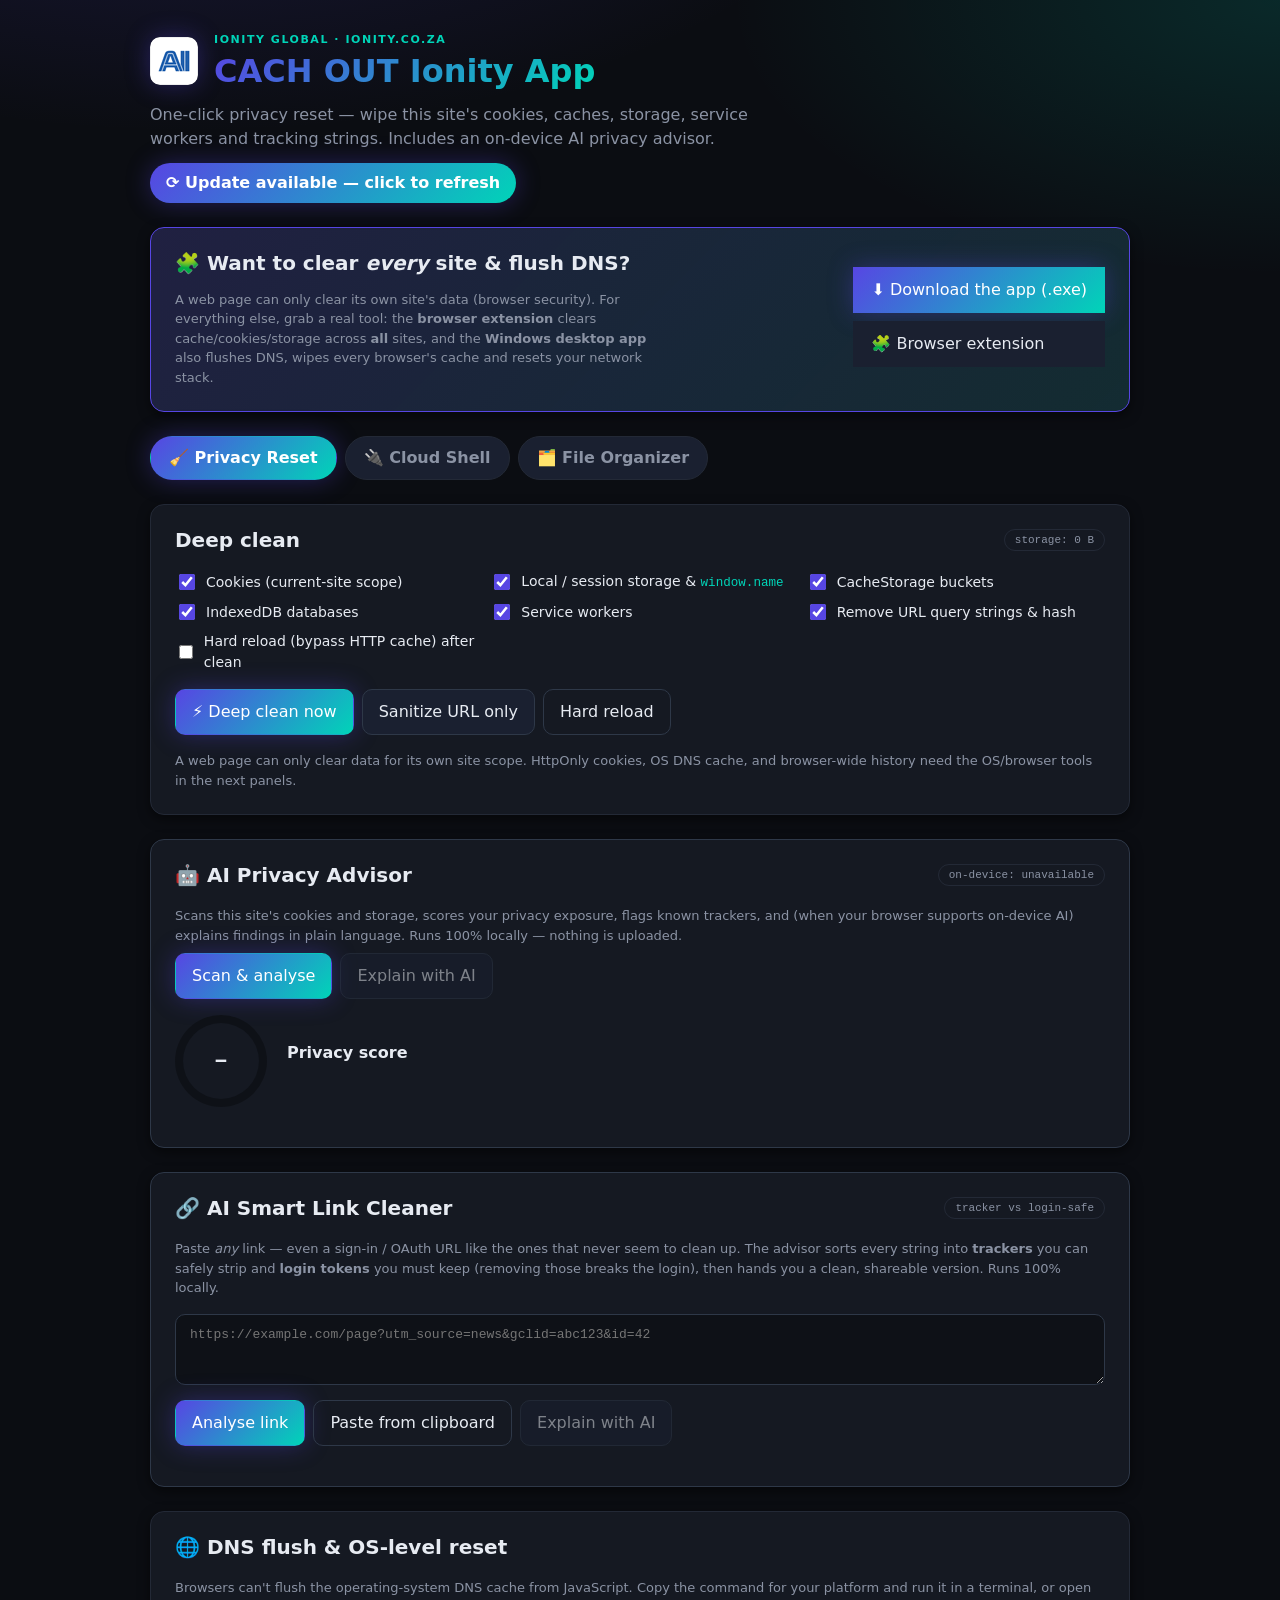
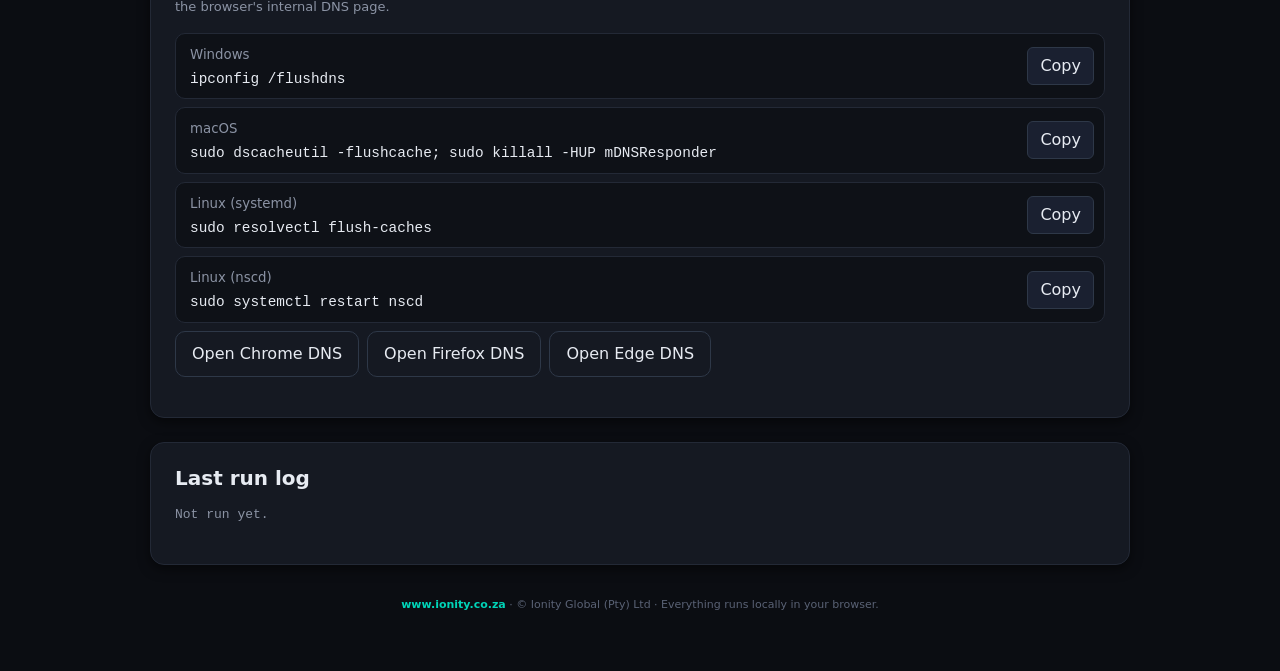
==== commit 172de30d: "Add auto-update checks + in-app Update button (SW skipWaiting on demand) Co-authored-by: Copilot App" ====
--- a/index.html
+++ b/index.html
@@ -52,6 +52,7 @@
         </div>
       </div>
       <p class="subtitle">One-click privacy reset — wipe this site's cookies, caches, storage, service workers and tracking strings. Includes an on-device AI privacy advisor.</p>
+      <button id="app-update" class="update-pill" type="button" hidden>⟳ Update available — click to refresh</button>
     </header>
 
     <section class="panel banner">
--- a/styles.css
+++ b/styles.css
@@ -312,6 +312,24 @@
 [data-group] { display: none; }
 [data-group].show { display: block; }
 
+/* Update pill */
+.update-pill {
+  display: inline-block;
+  margin-top: var(--ionity-space-3);
+  background: var(--ionity-gradient-brand);
+  color: #fff;
+  border: none;
+  border-radius: var(--ionity-radius-full);
+  padding: 8px 16px;
+  font-weight: var(--ionity-weight-semibold);
+  box-shadow: var(--ionity-shadow-glow-purple);
+  animation: pulseGlow 2s ease-in-out infinite;
+}
+@keyframes pulseGlow {
+  0%, 100% { filter: brightness(1); }
+  50% { filter: brightness(1.15); }
+}
+
 /* Organizer */
 .org-intro { display: flex; align-items: center; gap: var(--ionity-space-5); flex-wrap: wrap; }
 .org-intro .hint { margin: 0; flex: 1 1 320px; }
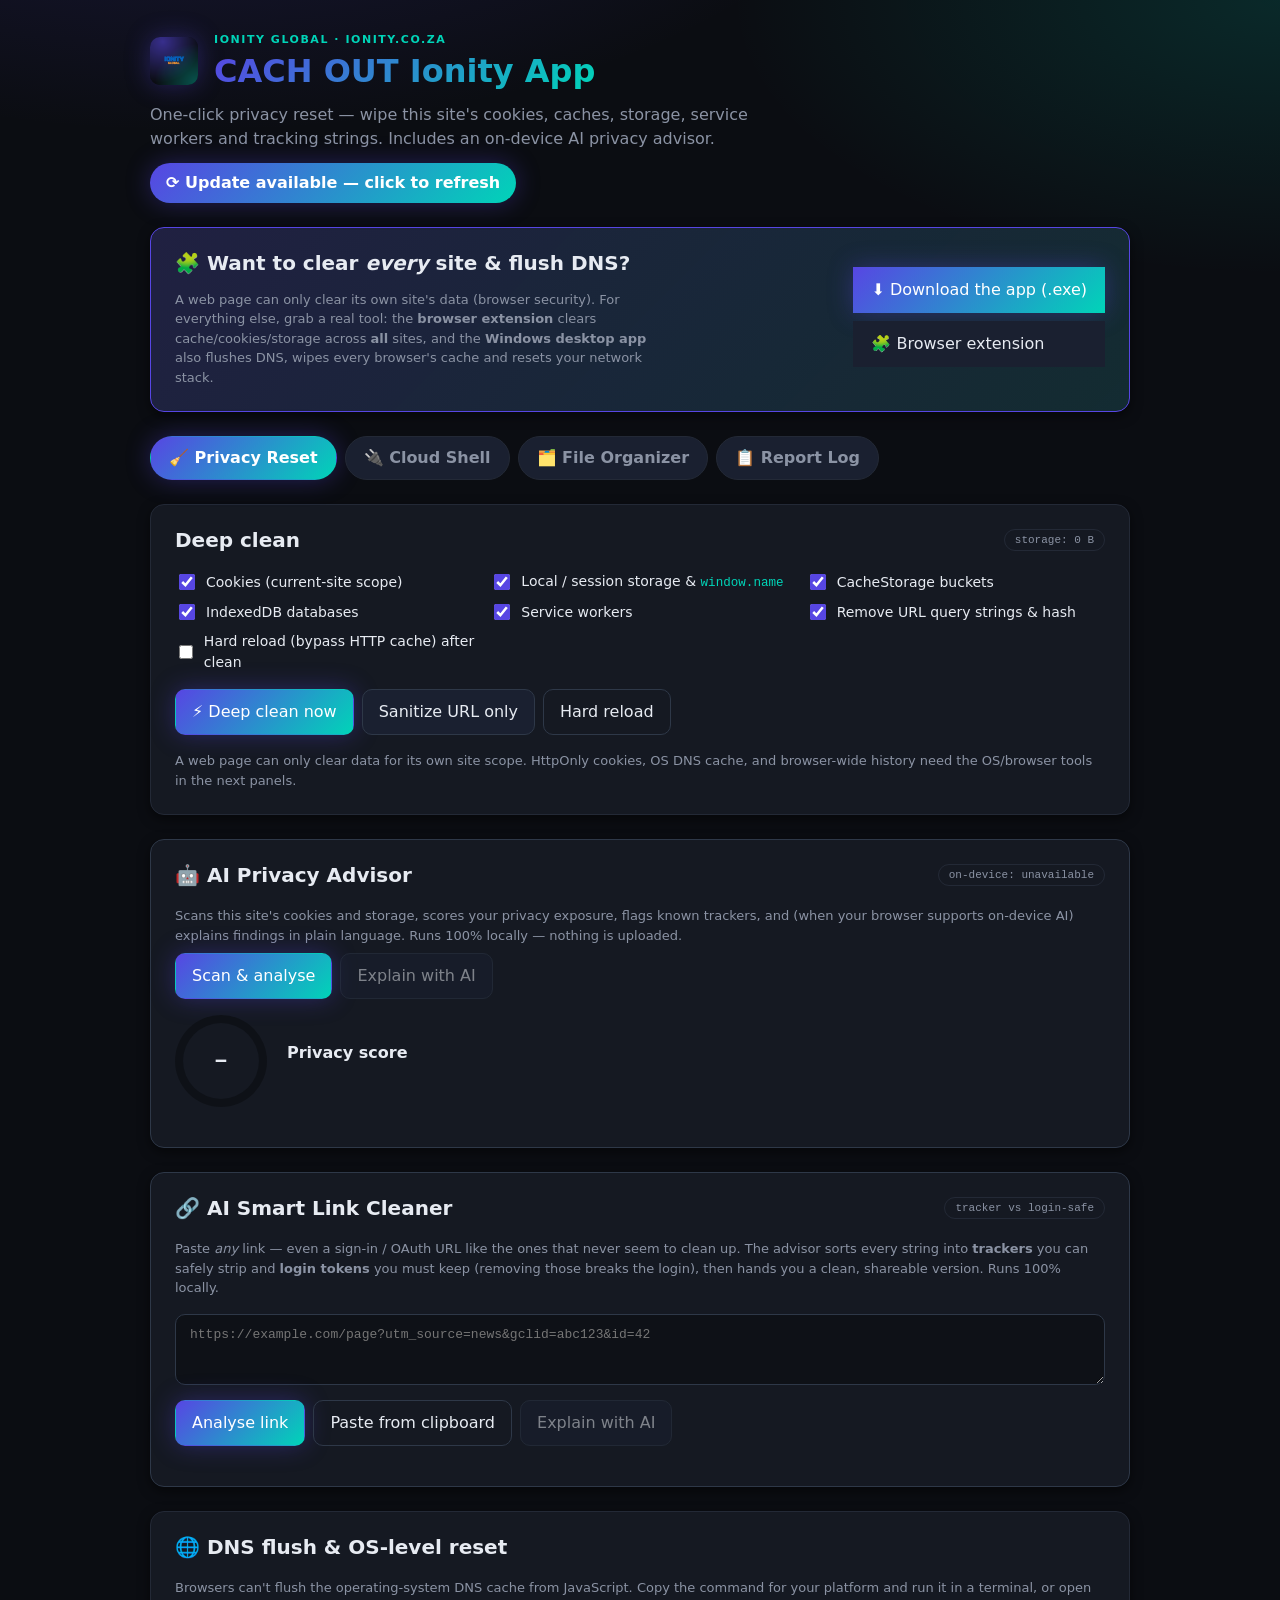
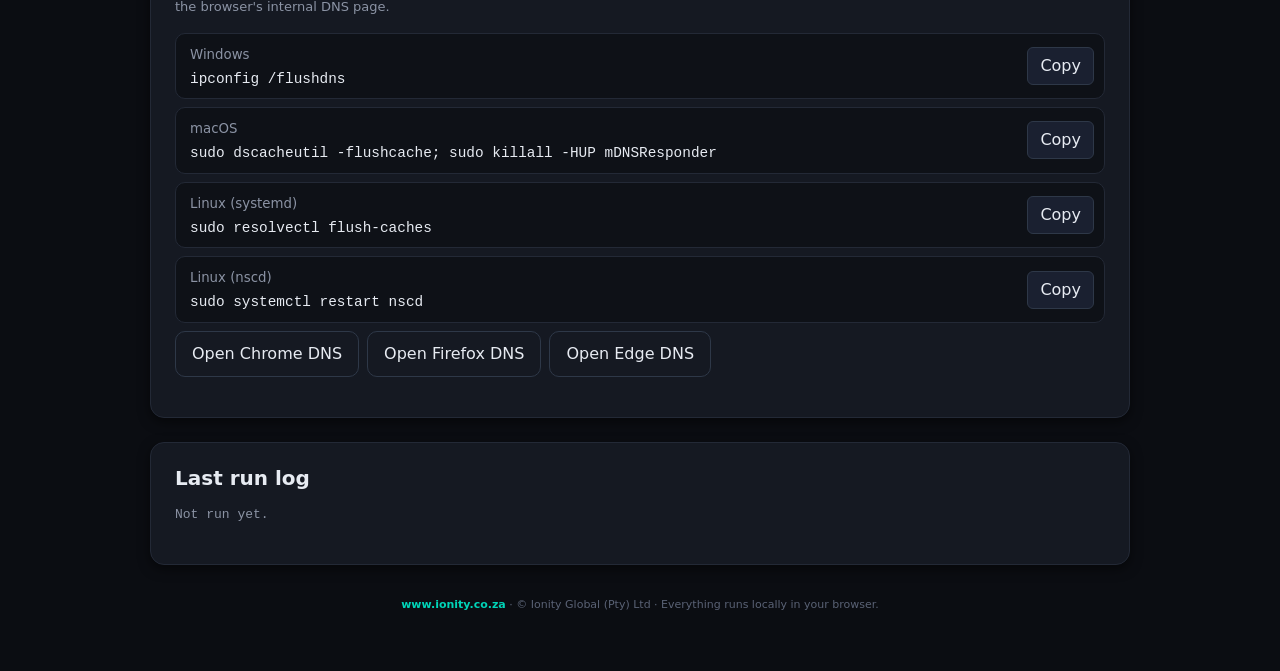
==== commit fef47e86: "Add persistent Activity Report Log tab - New Report Log tab records every run: storage reclaimed, co" ====
--- a/index.html
+++ b/index.html
@@ -70,6 +70,7 @@
       <button class="tab active" data-tab="clean" type="button">🧹 Privacy Reset</button>
       <button class="tab" data-tab="network" type="button">🔌 Cloud Shell</button>
       <button class="tab" data-tab="organize" type="button">🗂️ File Organizer</button>
+      <button class="tab" data-tab="report" type="button">📋 Report Log</button>
     </nav>
 
     <section class="panel ai-panel" data-group="network">
@@ -237,6 +238,26 @@
       <div id="org-explanation" class="ai-explanation" hidden></div>
     </section>
 
+    <section class="panel report" data-group="report">
+      <div class="panel-head">
+        <img src="./brand/assets/ionity-logo.png" alt="IONITY" class="report-logo" width="110" loading="lazy">
+        <span id="report-count-badge" class="badge">0 runs</span>
+      </div>
+      <h2>📋 Activity Report</h2>
+      <p class="hint">A running record of everything CACH OUT has done on this device — how much storage was reclaimed, cookies and site data cleared, URLs sanitised and folders organised. Stored only on your device and <strong>kept safe even when you Deep Clean</strong>. Nothing is ever uploaded.</p>
+
+      <div id="report-totals" class="report-totals" aria-live="polite"></div>
+
+      <div class="button-row">
+        <button id="report-download" class="primary" type="button">⬇ Download report (.txt)</button>
+        <button id="report-download-json" class="secondary" type="button">⧉ Export JSON</button>
+        <button id="report-clear" class="ghost" type="button">🗑 Clear log</button>
+      </div>
+
+      <ul id="report-list" class="report-list" aria-live="polite"></ul>
+      <p class="hint" id="report-empty" hidden>No activity recorded yet. Run a Deep Clean or organise a folder and it'll show up here.</p>
+    </section>
+
     <footer class="foot">
       <p><a href="https://www.ionity.co.za/" target="_blank" rel="noopener">www.ionity.co.za</a> · © Ionity Global (Pty) Ltd · Everything runs locally in your browser.</p>
     </footer>
--- a/styles.css
+++ b/styles.css
@@ -364,6 +364,79 @@
 }
 .foot a:hover { text-decoration: underline; }
 
+/* ------------------------------------------------------------------ */
+/* Report Log                                                          */
+/* ------------------------------------------------------------------ */
+.report-logo { border-radius: var(--ionity-radius-md); flex: 0 0 auto; }
+.report-totals {
+  display: grid;
+  grid-template-columns: repeat(auto-fit, minmax(140px, 1fr));
+  gap: var(--ionity-space-3);
+  margin: var(--ionity-space-4) 0 var(--ionity-space-5);
+}
+.report-stat {
+  display: flex;
+  flex-direction: column;
+  gap: 2px;
+  padding: var(--ionity-space-3) var(--ionity-space-4);
+  background: var(--ionity-surface-3);
+  border: 1px solid var(--ionity-border);
+  border-radius: var(--ionity-radius-md);
+}
+.report-stat.hot { border-color: var(--ionity-teal); box-shadow: 0 0 0 1px rgba(0,212,184,0.25); }
+.report-stat .rv {
+  font-family: var(--ionity-font-mono);
+  font-size: var(--ionity-text-xl);
+  font-weight: var(--ionity-weight-bold);
+  background: var(--ionity-gradient-brand);
+  -webkit-background-clip: text;
+  background-clip: text;
+  color: transparent;
+}
+.report-stat.hot .rv { background: none; color: var(--ionity-teal); }
+.report-stat .rk { font-size: var(--ionity-text-xs); color: var(--ionity-text-muted); }
+
+.report-list { list-style: none; margin: var(--ionity-space-5) 0 0; padding: 0; display: grid; gap: var(--ionity-space-3); }
+.report-entry {
+  padding: var(--ionity-space-3) var(--ionity-space-4);
+  background: var(--ionity-surface-3);
+  border: 1px solid var(--ionity-border);
+  border-left: 3px solid var(--ionity-purple);
+  border-radius: var(--ionity-radius-md);
+}
+.report-entry-head {
+  display: flex;
+  align-items: center;
+  gap: var(--ionity-space-3);
+  flex-wrap: wrap;
+}
+.report-icon { font-size: var(--ionity-text-lg); }
+.report-title { font-weight: var(--ionity-weight-semibold); color: var(--ionity-text); }
+.report-entry-head time {
+  margin-left: auto;
+  font-family: var(--ionity-font-mono);
+  font-size: var(--ionity-text-xs);
+  color: var(--ionity-text-dim);
+}
+.report-gb {
+  font-family: var(--ionity-font-mono);
+  font-size: var(--ionity-text-xs);
+  color: var(--ionity-teal);
+  padding: 2px 8px;
+  border-radius: var(--ionity-radius-full);
+  background: rgba(0,212,184,0.12);
+  border: 1px solid rgba(0,212,184,0.35);
+}
+.report-detail { list-style: none; margin: var(--ionity-space-3) 0 0; padding: 0; display: grid; gap: 4px; }
+.report-detail li {
+  display: flex;
+  justify-content: space-between;
+  gap: var(--ionity-space-3);
+  font-size: var(--ionity-text-sm);
+  color: var(--ionity-text-muted);
+}
+.report-detail li strong { color: var(--ionity-text); font-family: var(--ionity-font-mono); }
+
 @media (max-width: 640px) {
   .app-shell { width: 94vw; padding-top: var(--ionity-space-5); }
   .panel { padding: var(--ionity-space-4); }
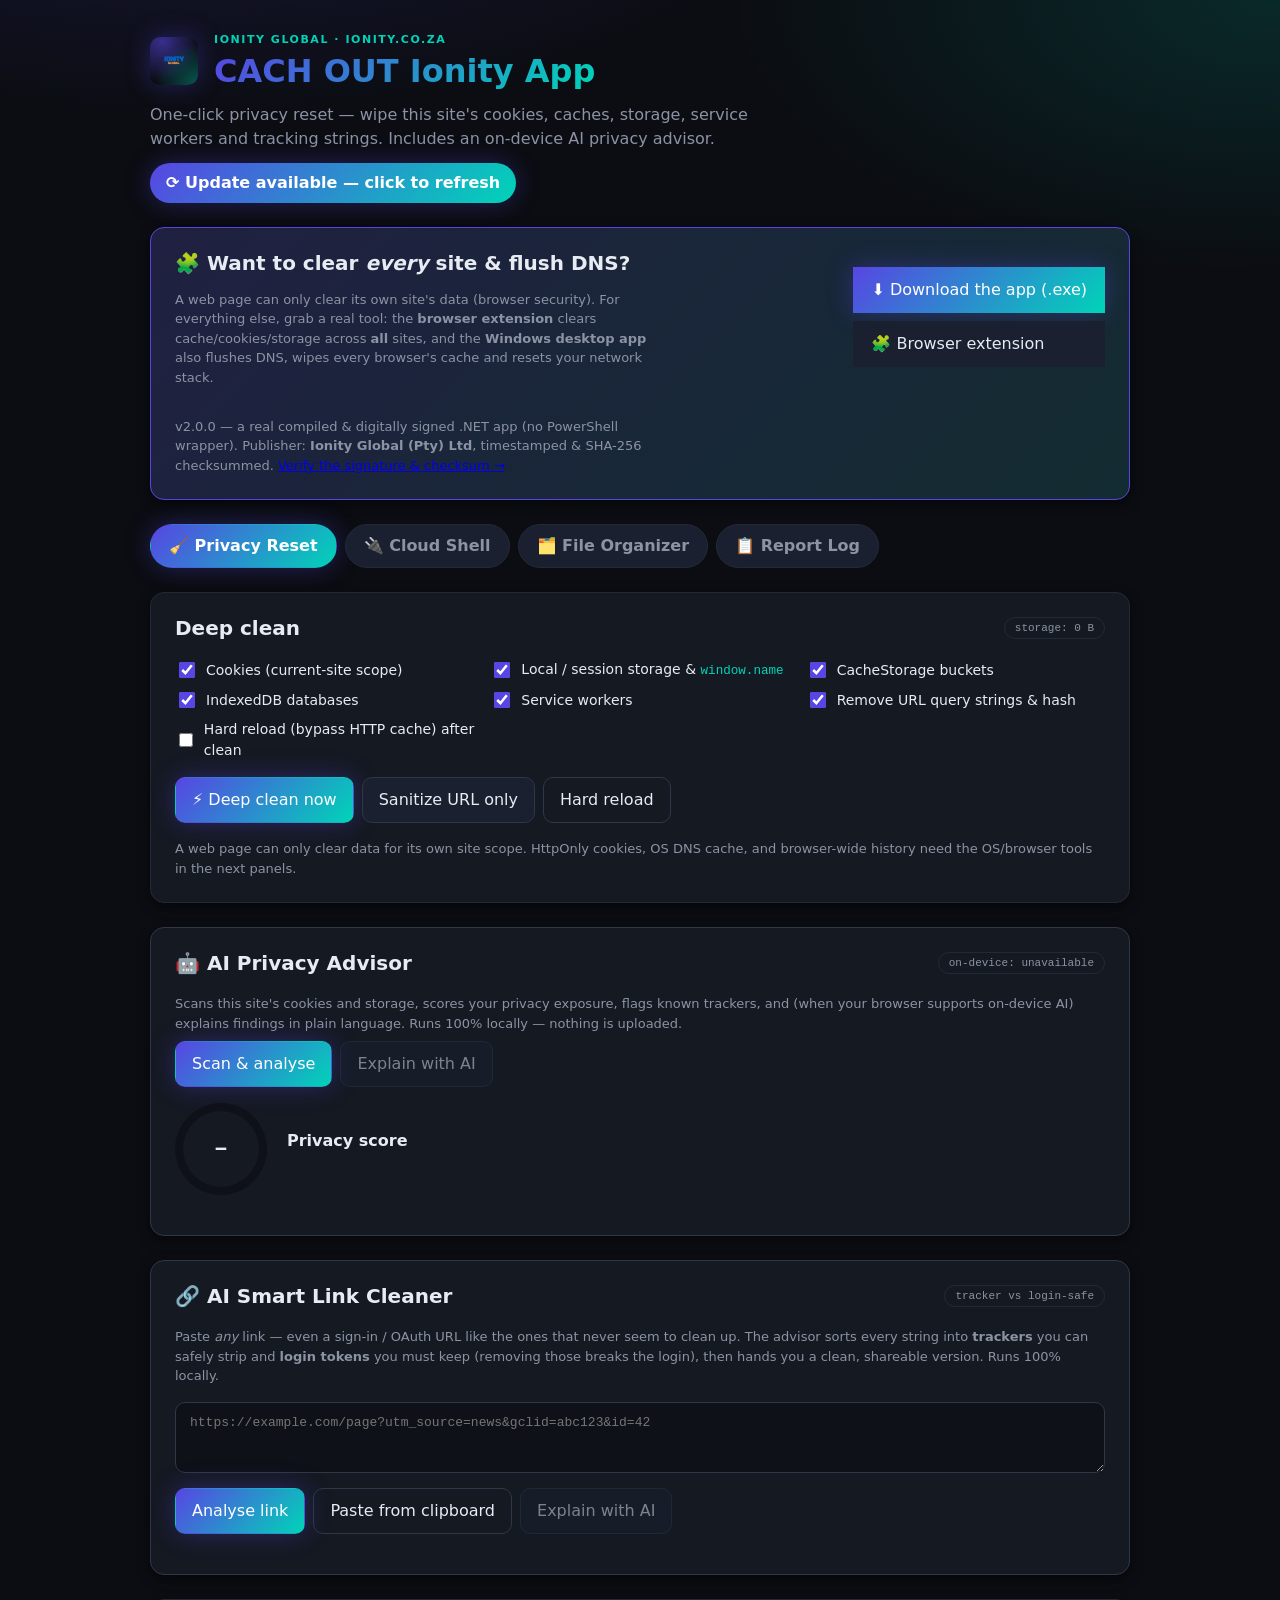
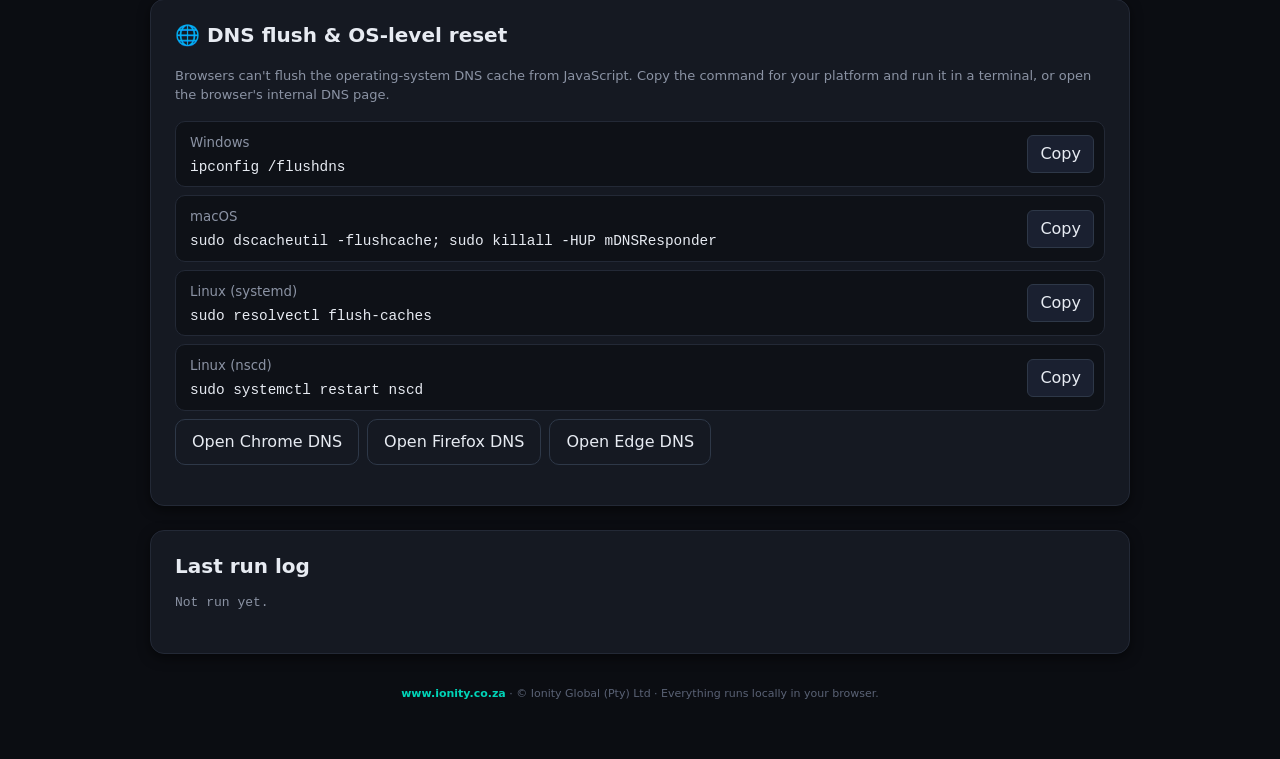
==== commit 9c94128f: "Point site to signed v2.0.0 .NET desktop release Add publisher/checksum note to download banner, ref" ====
--- a/index.html
+++ b/index.html
@@ -64,6 +64,7 @@
         <a class="primary btn-link" href="https://github.com/Ionity-Global-Pty-Ltd/cach-out-ionity-app/releases/latest/download/CACH-OUT-Ionity.exe">⬇ Download the app (.exe)</a>
         <a class="secondary btn-link" href="https://github.com/Ionity-Global-Pty-Ltd/cach-out-ionity-app/tree/master/extension" target="_blank" rel="noopener">🧩 Browser extension</a>
       </div>
+      <p class="hint" style="margin-top:.6rem">v2.0.0 — a real compiled &amp; digitally signed .NET app (no PowerShell wrapper). Publisher: <strong>Ionity Global (Pty) Ltd</strong>, timestamped &amp; SHA-256 checksummed. <a href="https://github.com/Ionity-Global-Pty-Ltd/cach-out-ionity-app/releases/latest" target="_blank" rel="noopener">Verify the signature &amp; checksum →</a></p>
     </section>
 
     <nav class="tabs" role="tablist">
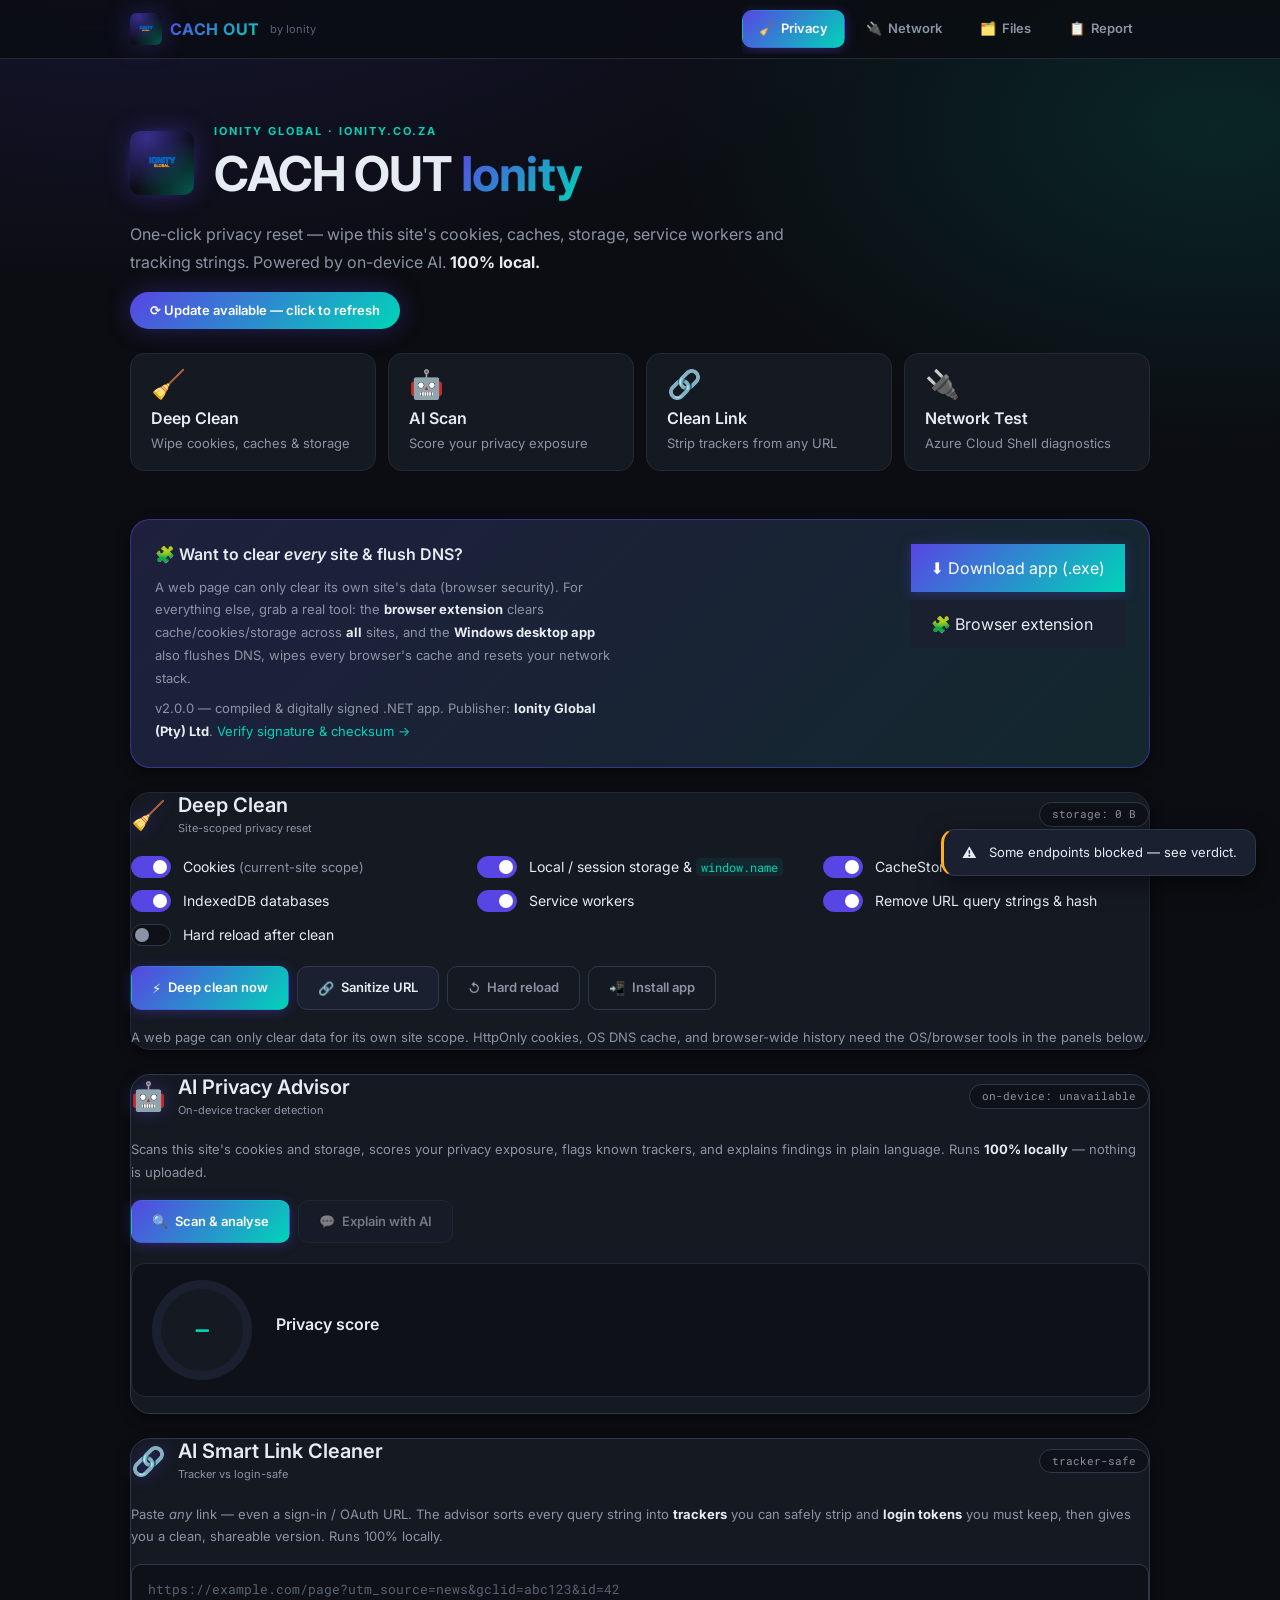
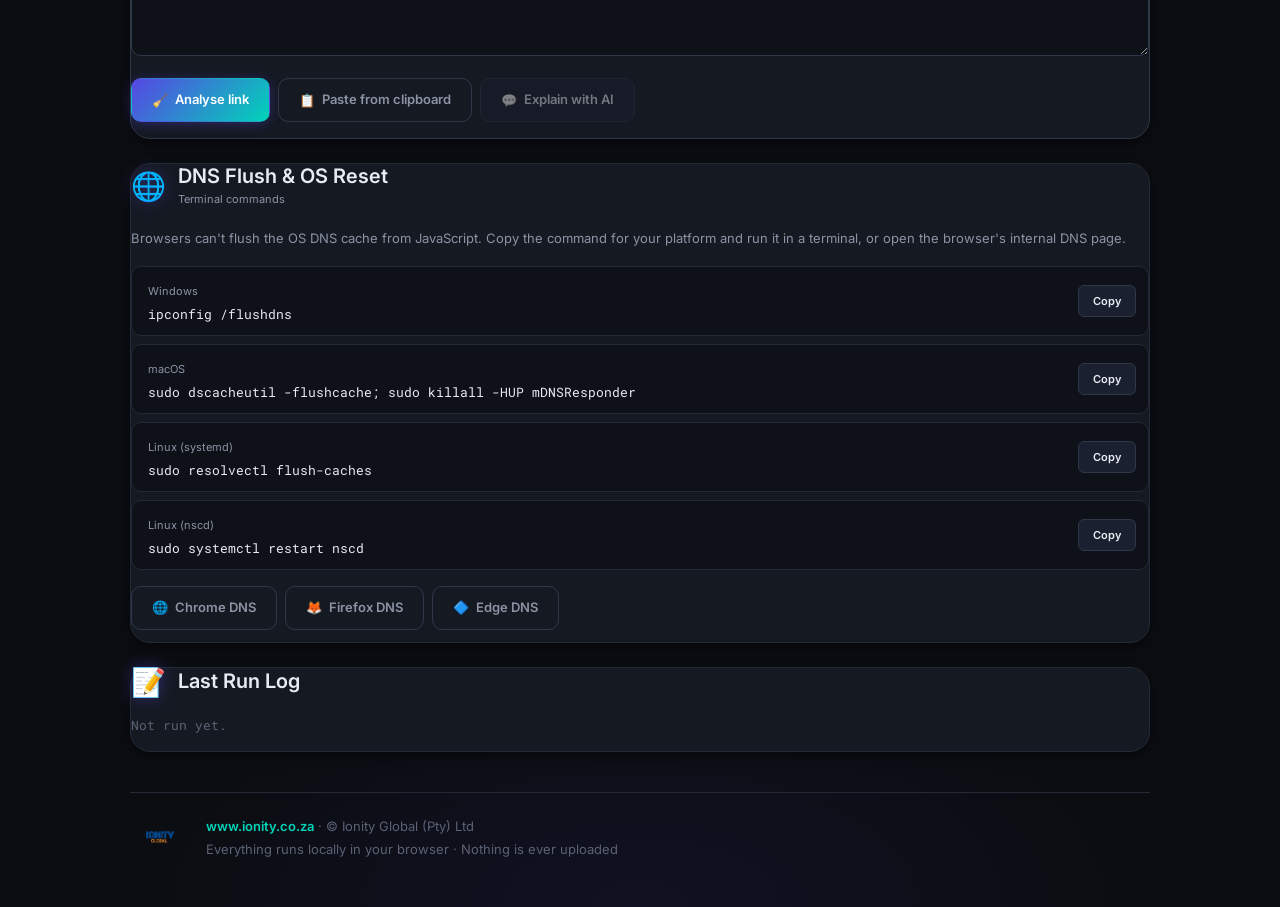
==== commit 31a4be27: "feat: major GUI expansion — sticky nav, quick-action cards, toggle switches, toasts, progress bars, " ====
--- a/index.html
+++ b/index.html
@@ -22,6 +22,11 @@
   <link rel="icon" href="./favicon.ico" sizes="any">
   <link rel="icon" type="image/png" sizes="32x32" href="./icons/favicon-32.png">
   <link rel="apple-touch-icon" href="./icons/apple-touch-icon.png">
+  <!-- Google Fonts: Inter (UI) + Roboto Mono (code) -->
+  <link rel="preconnect" href="https://fonts.googleapis.com">
+  <link rel="preconnect" href="https://fonts.gstatic.com" crossorigin>
+  <link rel="stylesheet" href="https://fonts.googleapis.com/css2?family=Inter:wght@400;500;600;700&family=Roboto+Mono:wght@400;500&display=swap">
+
   <link rel="stylesheet" href="./styles.css">
 
   <script type="application/ld+json">
@@ -42,111 +47,168 @@
   </script>
 </head>
 <body>
+
+  <!-- Toast container -->
+  <div id="toast-container" class="toast-container" aria-live="assertive" aria-atomic="true"></div>
+
+  <!-- Sticky top nav -->
+  <header class="top-nav">
+    <div class="top-nav-inner">
+      <div class="nav-brand">
+        <img src="./icons/hero-mark.png" alt="IONITY" width="32" height="32" class="nav-mark">
+        <span class="nav-title">CACH OUT</span>
+        <span class="nav-by">by Ionity</span>
+      </div>
+      <nav class="top-tabs" role="tablist">
+        <button class="tab active" data-tab="clean" type="button"><span class="tab-icon">🧹</span><span class="tab-label">Privacy</span></button>
+        <button class="tab" data-tab="network" type="button"><span class="tab-icon">🔌</span><span class="tab-label">Network</span></button>
+        <button class="tab" data-tab="organize" type="button"><span class="tab-icon">🗂️</span><span class="tab-label">Files</span></button>
+        <button class="tab" data-tab="report" type="button"><span class="tab-icon">📋</span><span class="tab-label">Report</span></button>
+      </nav>
+    </div>
+  </header>
+
   <main class="app-shell">
-    <header class="hero">
-      <div class="hero-brand">
-        <img class="brand-mark" src="./icons/hero-mark.png" alt="IONITY AI mark" width="48" height="48">
-        <div>
-          <p class="brand">IONITY GLOBAL · IONITY.CO.ZA</p>
-          <h1>CACH OUT Ionity App</h1>
-        </div>
-      </div>
-      <p class="subtitle">One-click privacy reset — wipe this site's cookies, caches, storage, service workers and tracking strings. Includes an on-device AI privacy advisor.</p>
-      <button id="app-update" class="update-pill" type="button" hidden>⟳ Update available — click to refresh</button>
+
+    <!-- Hero -->
+    <header class="hero animate-in">
+      <div class="hero-inner">
+        <div class="hero-brand">
+          <div class="brand-mark-wrap">
+            <img class="brand-mark" src="./icons/hero-mark.png" alt="IONITY AI mark" width="64" height="64">
+            <div class="brand-mark-glow"></div>
+          </div>
+          <div>
+            <p class="brand">IONITY GLOBAL · IONITY.CO.ZA</p>
+            <h1>CACH OUT <span class="hero-accent">Ionity</span></h1>
+          </div>
+        </div>
+        <p class="subtitle">One-click privacy reset — wipe this site's cookies, caches, storage, service workers and tracking strings. Powered by on-device AI. <strong>100% local.</strong></p>
+        <button id="app-update" class="update-pill" type="button" hidden>⟳ Update available — click to refresh</button>
+      </div>
+
+      <!-- Quick action cards -->
+      <div class="quick-actions">
+        <div class="qa-card" data-qa="clean">
+          <div class="qa-icon">🧹</div>
+          <div class="qa-label">Deep Clean</div>
+          <div class="qa-desc">Wipe cookies, caches &amp; storage</div>
+        </div>
+        <div class="qa-card" data-qa="scan">
+          <div class="qa-icon">🤖</div>
+          <div class="qa-label">AI Scan</div>
+          <div class="qa-desc">Score your privacy exposure</div>
+        </div>
+        <div class="qa-card" data-qa="link">
+          <div class="qa-icon">🔗</div>
+          <div class="qa-label">Clean Link</div>
+          <div class="qa-desc">Strip trackers from any URL</div>
+        </div>
+        <div class="qa-card" data-qa="network">
+          <div class="qa-icon">🔌</div>
+          <div class="qa-label">Network Test</div>
+          <div class="qa-desc">Azure Cloud Shell diagnostics</div>
+        </div>
+      </div>
     </header>
 
-    <section class="panel banner">
-      <div>
+    <!-- Download banner -->
+    <section class="panel banner animate-in" style="--delay:.05s">
+      <div class="banner-text">
         <h2>🧩 Want to clear <em>every</em> site &amp; flush DNS?</h2>
         <p class="hint">A web page can only clear its own site's data (browser security). For everything else, grab a real tool: the <strong>browser extension</strong> clears cache/cookies/storage across <strong>all</strong> sites, and the <strong>Windows desktop app</strong> also flushes DNS, wipes every browser's cache and resets your network stack.</p>
+        <p class="hint" style="margin-top:.5rem">v2.0.0 — compiled &amp; digitally signed .NET app. Publisher: <strong>Ionity Global (Pty) Ltd</strong>. <a href="https://github.com/Ionity-Global-Pty-Ltd/cach-out-ionity-app/releases/latest" target="_blank" rel="noopener">Verify signature &amp; checksum →</a></p>
       </div>
       <div class="banner-actions">
-        <a class="primary btn-link" href="https://github.com/Ionity-Global-Pty-Ltd/cach-out-ionity-app/releases/latest/download/CACH-OUT-Ionity.exe">⬇ Download the app (.exe)</a>
+        <a class="primary btn-link" href="https://github.com/Ionity-Global-Pty-Ltd/cach-out-ionity-app/releases/latest/download/CACH-OUT-Ionity.exe">⬇ Download app (.exe)</a>
         <a class="secondary btn-link" href="https://github.com/Ionity-Global-Pty-Ltd/cach-out-ionity-app/tree/master/extension" target="_blank" rel="noopener">🧩 Browser extension</a>
       </div>
-      <p class="hint" style="margin-top:.6rem">v2.0.0 — a real compiled &amp; digitally signed .NET app (no PowerShell wrapper). Publisher: <strong>Ionity Global (Pty) Ltd</strong>, timestamped &amp; SHA-256 checksummed. <a href="https://github.com/Ionity-Global-Pty-Ltd/cach-out-ionity-app/releases/latest" target="_blank" rel="noopener">Verify the signature &amp; checksum →</a></p>
-    </section>
-
-    <nav class="tabs" role="tablist">
-      <button class="tab active" data-tab="clean" type="button">🧹 Privacy Reset</button>
-      <button class="tab" data-tab="network" type="button">🔌 Cloud Shell</button>
-      <button class="tab" data-tab="organize" type="button">🗂️ File Organizer</button>
-      <button class="tab" data-tab="report" type="button">📋 Report Log</button>
-    </nav>
-
-    <section class="panel ai-panel" data-group="network">
-      <div class="panel-head">
-        <h2>🔌 Connectivity Doctor <small style="font-weight:400;color:var(--ionity-text-muted)">· Azure Cloud Shell</small></h2>
-        <span id="conn-status" class="badge">idle</span>
-      </div>
-      <p class="hint">Runs <strong>automatically</strong>. Tests whether Azure Cloud Shell can reach its servers and open its <strong>WebSocket terminal</strong> from this network — the exact thing that fails with <em>"failed to request a terminal."</em> Detects proxy / SSL-inspection blocking. Nothing is uploaded.</p>
+    </section>
+
+    <!-- ═══ PRIVACY RESET TAB ═══ -->
+
+    <!-- Deep clean panel -->
+    <section class="panel animate-in" data-group="clean" style="--delay:.1s">
+      <div class="panel-head">
+        <div class="panel-title-group">
+          <span class="panel-icon">🧹</span>
+          <div>
+            <h2>Deep Clean</h2>
+            <p class="panel-sub">Site-scoped privacy reset</p>
+          </div>
+        </div>
+        <span id="storage-estimate" class="badge">storage: —</span>
+      </div>
+
+      <!-- Progress bar (hidden until cleaning) -->
+      <div id="clean-progress" class="progress-bar" hidden><div class="progress-fill"></div></div>
+
+      <div class="options">
+        <label class="toggle-sw">
+          <input id="opt-cookies" type="checkbox" checked>
+          <span class="sw-track"><span class="sw-thumb"></span></span>
+          <span class="sw-label">Cookies <em>(current-site scope)</em></span>
+        </label>
+        <label class="toggle-sw">
+          <input id="opt-storage" type="checkbox" checked>
+          <span class="sw-track"><span class="sw-thumb"></span></span>
+          <span class="sw-label">Local / session storage &amp; <code>window.name</code></span>
+        </label>
+        <label class="toggle-sw">
+          <input id="opt-caches" type="checkbox" checked>
+          <span class="sw-track"><span class="sw-thumb"></span></span>
+          <span class="sw-label">CacheStorage buckets</span>
+        </label>
+        <label class="toggle-sw">
+          <input id="opt-idb" type="checkbox" checked>
+          <span class="sw-track"><span class="sw-thumb"></span></span>
+          <span class="sw-label">IndexedDB databases</span>
+        </label>
+        <label class="toggle-sw">
+          <input id="opt-sw" type="checkbox" checked>
+          <span class="sw-track"><span class="sw-thumb"></span></span>
+          <span class="sw-label">Service workers</span>
+        </label>
+        <label class="toggle-sw">
+          <input id="opt-url" type="checkbox" checked>
+          <span class="sw-track"><span class="sw-thumb"></span></span>
+          <span class="sw-label">Remove URL query strings &amp; hash</span>
+        </label>
+        <label class="toggle-sw">
+          <input id="opt-reload" type="checkbox">
+          <span class="sw-track"><span class="sw-thumb"></span></span>
+          <span class="sw-label">Hard reload after clean</span>
+        </label>
+      </div>
+
       <div class="button-row">
-        <button id="conn-retest" class="primary" type="button">Re-run tests</button>
-        <button id="conn-explain" class="secondary" type="button" disabled>Explain &amp; fix with AI</button>
-      </div>
-      <ul id="conn-results" class="result-list" aria-live="polite"></ul>
-      <div id="conn-verdict" class="link-verdict" hidden></div>
-      <div id="conn-explanation" class="ai-explanation" hidden></div>
-    </section>
-
-    <section class="panel" data-group="clean">
-      <div class="panel-head">
-        <h2>Deep clean</h2>
-        <span id="storage-estimate" class="badge">storage: —</span>
-      </div>
-
-      <div class="options">
-        <label class="toggle">
-          <input id="opt-cookies" type="checkbox" checked>
-          <span>Cookies (current-site scope)</span>
-        </label>
-        <label class="toggle">
-          <input id="opt-storage" type="checkbox" checked>
-          <span>Local / session storage &amp; <code>window.name</code></span>
-        </label>
-        <label class="toggle">
-          <input id="opt-caches" type="checkbox" checked>
-          <span>CacheStorage buckets</span>
-        </label>
-        <label class="toggle">
-          <input id="opt-idb" type="checkbox" checked>
-          <span>IndexedDB databases</span>
-        </label>
-        <label class="toggle">
-          <input id="opt-sw" type="checkbox" checked>
-          <span>Service workers</span>
-        </label>
-        <label class="toggle">
-          <input id="opt-url" type="checkbox" checked>
-          <span>Remove URL query strings &amp; hash</span>
-        </label>
-        <label class="toggle">
-          <input id="opt-reload" type="checkbox">
-          <span>Hard reload (bypass HTTP cache) after clean</span>
-        </label>
-      </div>
-
+        <button id="deep-clean" class="primary btn-icon" type="button"><span>⚡</span> Deep clean now</button>
+        <button id="sanitize-url" class="secondary btn-icon" type="button"><span>🔗</span> Sanitize URL</button>
+        <button id="hard-reload" class="ghost btn-icon" type="button"><span>↺</span> Hard reload</button>
+        <button id="install-app" class="ghost btn-icon" type="button" hidden><span>📲</span> Install app</button>
+      </div>
+
+      <p class="hint" style="margin-top:var(--ionity-space-4)">
+        A web page can only clear data for its own site scope. HttpOnly cookies, OS DNS cache, and browser-wide history need the OS/browser tools in the panels below.
+      </p>
+    </section>
+
+    <!-- AI Privacy Advisor -->
+    <section class="panel ai-panel animate-in" data-group="clean" style="--delay:.15s">
+      <div class="panel-head">
+        <div class="panel-title-group">
+          <span class="panel-icon">🤖</span>
+          <div>
+            <h2>AI Privacy Advisor</h2>
+            <p class="panel-sub">On-device tracker detection</p>
+          </div>
+        </div>
+        <span id="ai-status" class="badge badge-ai">checking…</span>
+      </div>
+      <p class="hint">Scans this site's cookies and storage, scores your privacy exposure, flags known trackers, and explains findings in plain language. Runs <strong>100% locally</strong> — nothing is uploaded.</p>
       <div class="button-row">
-        <button id="deep-clean" class="primary" type="button">⚡ Deep clean now</button>
-        <button id="sanitize-url" class="secondary" type="button">Sanitize URL only</button>
-        <button id="hard-reload" class="ghost" type="button">Hard reload</button>
-        <button id="install-app" class="ghost" type="button" hidden>Install app</button>
-      </div>
-
-      <p class="hint">
-        A web page can only clear data for its own site scope. HttpOnly cookies, OS DNS cache, and browser-wide history need the OS/browser tools in the next panels.
-      </p>
-    </section>
-
-    <section class="panel ai-panel" data-group="clean">
-      <div class="panel-head">
-        <h2>🤖 AI Privacy Advisor</h2>
-        <span id="ai-status" class="badge">on-device: checking…</span>
-      </div>
-      <p class="hint">Scans this site's cookies and storage, scores your privacy exposure, flags known trackers, and (when your browser supports on-device AI) explains findings in plain language. Runs 100% locally — nothing is uploaded.</p>
-      <div class="button-row">
-        <button id="ai-scan" class="primary" type="button">Scan &amp; analyse</button>
-        <button id="ai-explain" class="secondary" type="button" disabled>Explain with AI</button>
+        <button id="ai-scan" class="primary btn-icon" type="button"><span>🔍</span> Scan &amp; analyse</button>
+        <button id="ai-explain" class="secondary btn-icon" type="button" disabled><span>💬</span> Explain with AI</button>
       </div>
 
       <div id="ai-score-wrap" class="score-wrap" hidden>
@@ -161,17 +223,24 @@
       <div id="ai-explanation" class="ai-explanation" hidden></div>
     </section>
 
-    <section class="panel ai-panel" data-group="clean">
-      <div class="panel-head">
-        <h2>🔗 AI Smart Link Cleaner</h2>
-        <span class="badge">tracker vs login-safe</span>
-      </div>
-      <p class="hint">Paste <em>any</em> link — even a sign-in / OAuth URL like the ones that never seem to clean up. The advisor sorts every string into <strong>trackers</strong> you can safely strip and <strong>login tokens</strong> you must keep (removing those breaks the login), then hands you a clean, shareable version. Runs 100% locally.</p>
+    <!-- Smart Link Cleaner -->
+    <section class="panel ai-panel animate-in" data-group="clean" style="--delay:.2s">
+      <div class="panel-head">
+        <div class="panel-title-group">
+          <span class="panel-icon">🔗</span>
+          <div>
+            <h2>AI Smart Link Cleaner</h2>
+            <p class="panel-sub">Tracker vs login-safe</p>
+          </div>
+        </div>
+        <span class="badge">tracker-safe</span>
+      </div>
+      <p class="hint">Paste <em>any</em> link — even a sign-in / OAuth URL. The advisor sorts every query string into <strong>trackers</strong> you can safely strip and <strong>login tokens</strong> you must keep, then gives you a clean, shareable version. Runs 100% locally.</p>
       <textarea id="link-input" class="link-input" rows="3" spellcheck="false" placeholder="https://example.com/page?utm_source=news&gclid=abc123&id=42"></textarea>
       <div class="button-row">
-        <button id="link-analyze" class="primary" type="button">Analyse link</button>
-        <button id="link-paste" class="ghost" type="button">Paste from clipboard</button>
-        <button id="link-explain" class="secondary" type="button" disabled>Explain with AI</button>
+        <button id="link-analyze" class="primary btn-icon" type="button"><span>🧹</span> Analyse link</button>
+        <button id="link-paste" class="ghost btn-icon" type="button"><span>📋</span> Paste from clipboard</button>
+        <button id="link-explain" class="secondary btn-icon" type="button" disabled><span>💬</span> Explain with AI</button>
       </div>
       <div id="link-verdict" class="link-verdict" hidden></div>
       <ul id="link-params" class="result-list" aria-live="polite"></ul>
@@ -185,32 +254,80 @@
       <div id="link-explanation" class="ai-explanation" hidden></div>
     </section>
 
-    <section class="panel" data-group="clean">
-      <h2>🌐 DNS flush &amp; OS-level reset</h2>
-      <p class="hint">Browsers can't flush the operating-system DNS cache from JavaScript. Copy the command for your platform and run it in a terminal, or open the browser's internal DNS page.</p>
+    <!-- DNS panel -->
+    <section class="panel animate-in" data-group="clean" style="--delay:.25s">
+      <div class="panel-head">
+        <div class="panel-title-group">
+          <span class="panel-icon">🌐</span>
+          <div>
+            <h2>DNS Flush &amp; OS Reset</h2>
+            <p class="panel-sub">Terminal commands</p>
+          </div>
+        </div>
+      </div>
+      <p class="hint">Browsers can't flush the OS DNS cache from JavaScript. Copy the command for your platform and run it in a terminal, or open the browser's internal DNS page.</p>
       <div class="cmd-list" id="cmd-list"></div>
+      <div class="button-row" style="margin-top:var(--ionity-space-4)">
+        <button class="ghost btn-icon" type="button" data-open="chrome://net-internals/#dns"><span>🌐</span> Chrome DNS</button>
+        <button class="ghost btn-icon" type="button" data-open="about:networking#dns"><span>🦊</span> Firefox DNS</button>
+        <button class="ghost btn-icon" type="button" data-open="edge://net-internals/#dns"><span>🔷</span> Edge DNS</button>
+      </div>
+      <p class="hint" id="open-note"></p>
+    </section>
+
+    <!-- Last run log -->
+    <section class="panel animate-in" data-group="clean" style="--delay:.3s">
+      <div class="panel-head">
+        <div class="panel-title-group">
+          <span class="panel-icon">📝</span>
+          <div><h2>Last Run Log</h2></div>
+        </div>
+      </div>
+      <p id="last-run" class="last-run-stamp">Not run yet.</p>
+      <ul id="result-list" class="result-list" aria-live="polite"></ul>
+    </section>
+
+    <!-- ═══ NETWORK TAB ═══ -->
+    <section class="panel ai-panel animate-in" data-group="network" style="--delay:.1s">
+      <div class="panel-head">
+        <div class="panel-title-group">
+          <span class="panel-icon">🔌</span>
+          <div>
+            <h2>Connectivity Doctor</h2>
+            <p class="panel-sub">Azure Cloud Shell</p>
+          </div>
+        </div>
+        <span id="conn-status" class="badge">idle</span>
+      </div>
+      <p class="hint">Runs <strong>automatically</strong>. Tests whether Azure Cloud Shell can reach its servers and open its <strong>WebSocket terminal</strong> from this network — the exact thing that fails with <em>"failed to request a terminal."</em> Detects proxy / SSL-inspection blocking. Nothing is uploaded.</p>
+
+      <!-- Progress bar -->
+      <div id="conn-progress" class="progress-bar" hidden><div class="progress-fill"></div></div>
+
       <div class="button-row">
-        <button class="ghost" type="button" data-open="chrome://net-internals/#dns">Open Chrome DNS</button>
-        <button class="ghost" type="button" data-open="about:networking#dns">Open Firefox DNS</button>
-        <button class="ghost" type="button" data-open="edge://net-internals/#dns">Open Edge DNS</button>
-      </div>
-      <p class="hint" id="open-note"></p>
-    </section>
-
-    <section class="panel" data-group="clean">
-      <h2>Last run log</h2>
-      <p id="last-run">Not run yet.</p>
-      <ul id="result-list" class="result-list" aria-live="polite"></ul>
-    </section>
-
-    <section class="panel organizer" data-group="organize">
-      <div class="panel-head">
-        <h2>🗂️ AI File Organizer</h2>
+        <button id="conn-retest" class="primary btn-icon" type="button"><span>🔄</span> Re-run tests</button>
+        <button id="conn-explain" class="secondary btn-icon" type="button" disabled><span>💬</span> Explain &amp; fix with AI</button>
+      </div>
+      <ul id="conn-results" class="result-list" aria-live="polite"></ul>
+      <div id="conn-verdict" class="link-verdict" hidden></div>
+      <div id="conn-explanation" class="ai-explanation" hidden></div>
+    </section>
+
+    <!-- ═══ FILE ORGANIZER TAB ═══ -->
+    <section class="panel organizer animate-in" data-group="organize" style="--delay:.1s">
+      <div class="panel-head">
+        <div class="panel-title-group">
+          <span class="panel-icon">🗂️</span>
+          <div>
+            <h2>AI File Organizer</h2>
+            <p class="panel-sub">Downloads &amp; Documents</p>
+          </div>
+        </div>
         <span id="org-status" class="badge">ready</span>
       </div>
       <div class="org-intro">
-        <img src="./brand/assets/ionity-logo.png" alt="IONITY" class="org-logo" width="120" loading="lazy">
-        <p class="hint">Tidies your <strong>Downloads</strong> and <strong>Documents</strong> folders by moving files into type folders (Images, Documents, Video, Audio, Archives, Installers…). It <strong>never deletes</strong> anything — it only relocates, and duplicates are just flagged. Everything runs on your device; no file ever leaves your computer.</p>
+        <img src="./brand/assets/ionity-logo.png" alt="IONITY" class="org-logo" width="96" loading="lazy">
+        <p class="hint">Tidies your <strong>Downloads</strong> and <strong>Documents</strong> folders by moving files into type folders (Images, Documents, Video, Audio, Archives, Installers…). It <strong>never deletes</strong> anything — only relocates. Duplicates are flagged. Everything runs on your device.</p>
       </div>
 
       <div id="org-unsupported" class="link-verdict warn" hidden>
@@ -218,18 +335,22 @@
       </div>
 
       <div id="org-controls" hidden>
-        <label class="toggle" style="margin:8px 0">
-          <input id="org-apply" type="checkbox">
-          <span>Actually move files (off = safe preview only)</span>
-        </label>
-        <label class="toggle" style="margin:0 0 12px">
-          <input id="org-dupes" type="checkbox" checked>
-          <span>Scan for duplicate files (content hash — flags only, never deletes)</span>
-        </label>
+        <div class="org-toggles">
+          <label class="toggle-sw">
+            <input id="org-apply" type="checkbox">
+            <span class="sw-track"><span class="sw-thumb"></span></span>
+            <span class="sw-label">Actually move files <em>(off = safe preview only)</em></span>
+          </label>
+          <label class="toggle-sw">
+            <input id="org-dupes" type="checkbox" checked>
+            <span class="sw-track"><span class="sw-thumb"></span></span>
+            <span class="sw-label">Scan for duplicates <em>(content hash — flags only, never deletes)</em></span>
+          </label>
+        </div>
         <div class="button-row">
-          <button id="org-downloads" class="primary" type="button">📥 Organize Downloads</button>
-          <button id="org-documents" class="primary" type="button">📄 Organize Documents</button>
-          <button id="org-explain" class="secondary" type="button" disabled>AI recommendations</button>
+          <button id="org-downloads" class="primary btn-icon" type="button"><span>📥</span> Organize Downloads</button>
+          <button id="org-documents" class="primary btn-icon" type="button"><span>📄</span> Organize Documents</button>
+          <button id="org-explain" class="secondary btn-icon" type="button" disabled><span>💡</span> AI recommendations</button>
         </div>
       </div>
 
@@ -239,20 +360,26 @@
       <div id="org-explanation" class="ai-explanation" hidden></div>
     </section>
 
-    <section class="panel report" data-group="report">
-      <div class="panel-head">
-        <img src="./brand/assets/ionity-logo.png" alt="IONITY" class="report-logo" width="110" loading="lazy">
+    <!-- ═══ REPORT TAB ═══ -->
+    <section class="panel report animate-in" data-group="report" style="--delay:.1s">
+      <div class="panel-head">
+        <div class="panel-title-group">
+          <span class="panel-icon">📋</span>
+          <div>
+            <h2>Activity Report</h2>
+            <p class="panel-sub">On-device, never uploaded</p>
+          </div>
+        </div>
         <span id="report-count-badge" class="badge">0 runs</span>
       </div>
-      <h2>📋 Activity Report</h2>
-      <p class="hint">A running record of everything CACH OUT has done on this device — how much storage was reclaimed, cookies and site data cleared, URLs sanitised and folders organised. Stored only on your device and <strong>kept safe even when you Deep Clean</strong>. Nothing is ever uploaded.</p>
+      <p class="hint">A running record of everything CACH OUT has done on this device — storage reclaimed, cookies and site data cleared, URLs sanitised and folders organised. Stored only on your device and <strong>kept safe even when you Deep Clean</strong>.</p>
 
       <div id="report-totals" class="report-totals" aria-live="polite"></div>
 
       <div class="button-row">
-        <button id="report-download" class="primary" type="button">⬇ Download report (.txt)</button>
-        <button id="report-download-json" class="secondary" type="button">⧉ Export JSON</button>
-        <button id="report-clear" class="ghost" type="button">🗑 Clear log</button>
+        <button id="report-download" class="primary btn-icon" type="button"><span>⬇</span> Download report (.txt)</button>
+        <button id="report-download-json" class="secondary btn-icon" type="button"><span>⧉</span> Export JSON</button>
+        <button id="report-clear" class="ghost btn-icon" type="button"><span>🗑</span> Clear log</button>
       </div>
 
       <ul id="report-list" class="report-list" aria-live="polite"></ul>
@@ -260,7 +387,13 @@
     </section>
 
     <footer class="foot">
-      <p><a href="https://www.ionity.co.za/" target="_blank" rel="noopener">www.ionity.co.za</a> · © Ionity Global (Pty) Ltd · Everything runs locally in your browser.</p>
+      <div class="foot-inner">
+        <img src="./brand/assets/ionity-logo.png" alt="IONITY" width="60" loading="lazy" class="foot-logo">
+        <div>
+          <p><a href="https://www.ionity.co.za/" target="_blank" rel="noopener">www.ionity.co.za</a> · © Ionity Global (Pty) Ltd</p>
+          <p class="foot-sub">Everything runs locally in your browser · Nothing is ever uploaded</p>
+        </div>
+      </div>
     </footer>
   </main>
 
--- a/styles.css
+++ b/styles.css
@@ -1,158 +1,412 @@
-/* CACH OUT Ionity App — branded with IONITY design tokens */
+/* CACH OUT Ionity App — Expanded, polished UI */
 @import "./brand/variables.css";
 
-* { box-sizing: border-box; }
+/* ── RESET & BASE ──────────────────────────────────────────────── */
+*, *::before, *::after { box-sizing: border-box; margin: 0; padding: 0; }
+
+:root {
+  --ionity-font-sans: 'Inter', system-ui, -apple-system, 'Segoe UI', sans-serif;
+  --ionity-font-mono: 'Roboto Mono', 'Fira Code', 'Cascadia Code', monospace;
+  scroll-behavior: smooth;
+}
 
 body {
-  margin: 0;
   min-height: 100vh;
   color: var(--ionity-text);
   background:
-    radial-gradient(1200px 600px at 15% -10%, rgba(87,70,227,0.22), transparent 60%),
-    radial-gradient(1000px 500px at 100% 0%, rgba(0,212,184,0.14), transparent 55%),
+    radial-gradient(ellipse 1400px 700px at 10% -5%, rgba(87,70,227,0.18), transparent 60%),
+    radial-gradient(ellipse 1000px 600px at 95% 5%, rgba(0,212,184,0.12), transparent 55%),
+    radial-gradient(ellipse 800px 400px at 50% 100%, rgba(87,70,227,0.08), transparent 60%),
     var(--ionity-bg);
   font-family: var(--ionity-font-sans);
   line-height: var(--ionity-leading-normal);
-}
-
-.app-shell {
-  width: min(980px, 92vw);
+  -webkit-font-smoothing: antialiased;
+  -moz-osx-font-smoothing: grayscale;
+}
+
+/* ── TOP NAV ───────────────────────────────────────────────────── */
+.top-nav {
+  position: sticky;
+  top: 0;
+  z-index: var(--ionity-z-overlay);
+  background: rgba(11,13,18,0.85);
+  backdrop-filter: blur(16px) saturate(1.4);
+  -webkit-backdrop-filter: blur(16px) saturate(1.4);
+  border-bottom: 1px solid var(--ionity-border);
+  padding: 0 var(--ionity-space-4);
+}
+.top-nav-inner {
+  max-width: 1020px;
   margin: 0 auto;
-  padding: var(--ionity-space-8) 0 var(--ionity-space-12);
-}
-
-/* Hero */
-.hero-brand {
-  display: flex;
-  align-items: center;
+  display: flex;
+  align-items: center;
+  justify-content: space-between;
   gap: var(--ionity-space-4);
-}
-.brand-mark {
-  border-radius: var(--ionity-radius-md);
+  height: 58px;
+  flex-wrap: wrap;
+}
+.nav-brand {
+  display: flex;
+  align-items: center;
+  gap: var(--ionity-space-2);
+  text-decoration: none;
+  flex-shrink: 0;
+}
+.nav-mark {
+  border-radius: var(--ionity-radius-sm);
   box-shadow: var(--ionity-shadow-glow-purple);
 }
-.brand {
-  margin: 0;
-  font-size: var(--ionity-text-xs);
-  letter-spacing: 0.14em;
+.nav-title {
+  font-size: var(--ionity-text-md);
   font-weight: var(--ionity-weight-bold);
-  color: var(--ionity-teal);
-}
-.hero h1 {
-  margin: 2px 0 0;
-  font-size: var(--ionity-text-2xl);
-  line-height: var(--ionity-leading-tight);
   background: var(--ionity-gradient-brand);
   -webkit-background-clip: text;
   background-clip: text;
   -webkit-text-fill-color: transparent;
+  letter-spacing: 0.03em;
+}
+.nav-by {
+  font-size: var(--ionity-text-xs);
+  color: var(--ionity-text-dim);
+  margin-left: 2px;
+}
+
+/* Top tab bar */
+.top-tabs {
+  display: flex;
+  gap: 4px;
+  overflow-x: auto;
+  scrollbar-width: none;
+  -ms-overflow-style: none;
+  padding: 6px 0;
+}
+.top-tabs::-webkit-scrollbar { display: none; }
+
+/* ── APP SHELL ─────────────────────────────────────────────────── */
+.app-shell {
+  width: min(1020px, 94vw);
+  margin: 0 auto;
+  padding: var(--ionity-space-8) 0 var(--ionity-space-12);
+}
+
+/* ── HERO ──────────────────────────────────────────────────────── */
+.hero {
+  padding: var(--ionity-space-8) 0 var(--ionity-space-6);
+}
+.hero-inner {
+  margin-bottom: var(--ionity-space-6);
+}
+.hero-brand {
+  display: flex;
+  align-items: center;
+  gap: var(--ionity-space-5);
+  margin-bottom: var(--ionity-space-4);
+}
+.brand-mark-wrap {
+  position: relative;
+  flex-shrink: 0;
+}
+.brand-mark {
+  border-radius: var(--ionity-radius-md);
+  box-shadow: var(--ionity-shadow-glow-purple);
+  display: block;
+  position: relative;
+  z-index: 1;
+}
+.brand-mark-glow {
+  position: absolute;
+  inset: -8px;
+  border-radius: 50%;
+  background: radial-gradient(circle, rgba(87,70,227,0.4) 0%, transparent 70%);
+  animation: markPulse 3s ease-in-out infinite;
+  z-index: 0;
+}
+@keyframes markPulse {
+  0%, 100% { opacity: 0.6; transform: scale(1); }
+  50% { opacity: 1; transform: scale(1.1); }
+}
+.brand {
+  font-size: var(--ionity-text-xs);
+  letter-spacing: 0.18em;
+  font-weight: var(--ionity-weight-bold);
+  color: var(--ionity-teal);
+  text-transform: uppercase;
+  margin-bottom: var(--ionity-space-1);
+}
+.hero h1 {
+  font-size: clamp(2rem, 5vw, 3rem);
+  line-height: var(--ionity-leading-tight);
+  font-weight: var(--ionity-weight-bold);
+  letter-spacing: -0.02em;
+  color: var(--ionity-text);
+}
+.hero-accent {
+  background: var(--ionity-gradient-brand);
+  -webkit-background-clip: text;
+  background-clip: text;
+  -webkit-text-fill-color: transparent;
 }
 .subtitle {
-  margin: var(--ionity-space-3) 0 0;
+  margin-top: var(--ionity-space-3);
   color: var(--ionity-text-muted);
-  max-width: 62ch;
-}
-
-/* Panels */
+  font-size: var(--ionity-text-md);
+  max-width: 68ch;
+  line-height: var(--ionity-leading-relaxed);
+}
+.subtitle strong { color: var(--ionity-text); }
+
+/* ── QUICK ACTION CARDS ────────────────────────────────────────── */
+.quick-actions {
+  display: grid;
+  grid-template-columns: repeat(auto-fit, minmax(180px, 1fr));
+  gap: var(--ionity-space-3);
+  margin-top: var(--ionity-space-2);
+}
+.qa-card {
+  background: var(--ionity-surface-1);
+  border: 1px solid var(--ionity-border);
+  border-radius: var(--ionity-radius-lg);
+  padding: var(--ionity-space-4) var(--ionity-space-5);
+  cursor: pointer;
+  transition: transform 200ms var(--ionity-ease-standard),
+              border-color 200ms,
+              box-shadow 200ms;
+}
+.qa-card:hover {
+  transform: translateY(-3px);
+  border-color: var(--ionity-purple);
+  box-shadow: var(--ionity-shadow-glow-purple), var(--ionity-shadow-md);
+}
+.qa-icon { font-size: 1.75rem; margin-bottom: var(--ionity-space-2); line-height: 1; }
+.qa-label { font-weight: var(--ionity-weight-semibold); color: var(--ionity-text); font-size: var(--ionity-text-md); }
+.qa-desc { font-size: var(--ionity-text-sm); color: var(--ionity-text-muted); margin-top: 4px; }
+
+/* ── PANEL BASE ────────────────────────────────────────────────── */
 .panel {
   margin-top: var(--ionity-space-6);
-  padding: var(--ionity-space-5) var(--ionity-space-6) var(--ionity-space-6);
+  padding: var(--ionity-space-6) var(--ionity-space-6) var(--ionity-space-7);
   border: 1px solid var(--ionity-border);
-  border-radius: var(--ionity-radius-lg);
+  border-radius: var(--ionity-radius-xl);
   background: var(--ionity-surface-1);
   box-shadow: var(--ionity-shadow-md);
-}
+  transition: border-color 200ms;
+}
+.panel:hover { border-color: var(--ionity-border-light); }
 .ai-panel { border-color: var(--ionity-border-light); }
-
-/* Extension banner */
+.ai-panel:hover { border-color: rgba(87,70,227,0.4); }
+
+/* Panel header */
+.panel-head {
+  display: flex;
+  align-items: center;
+  justify-content: space-between;
+  gap: var(--ionity-space-4);
+  flex-wrap: wrap;
+  margin-bottom: var(--ionity-space-5);
+}
+.panel-title-group {
+  display: flex;
+  align-items: center;
+  gap: var(--ionity-space-3);
+}
+.panel-icon {
+  font-size: 1.75rem;
+  line-height: 1;
+  filter: drop-shadow(0 0 8px rgba(87,70,227,0.4));
+}
+.panel h2 {
+  font-size: var(--ionity-text-lg);
+  font-weight: var(--ionity-weight-semibold);
+  color: var(--ionity-text);
+  line-height: 1.25;
+}
+.panel-sub {
+  font-size: var(--ionity-text-xs);
+  color: var(--ionity-text-muted);
+  margin-top: 2px;
+}
+
+/* ── DOWNLOAD BANNER ───────────────────────────────────────────── */
 .banner {
   display: flex;
-  align-items: center;
+  align-items: flex-start;
   justify-content: space-between;
-  gap: var(--ionity-space-5);
+  gap: var(--ionity-space-6);
   flex-wrap: wrap;
-  border-color: var(--ionity-purple);
+  border-color: rgba(87,70,227,0.5);
   background:
-    linear-gradient(135deg, rgba(87,70,227,0.16), rgba(0,212,184,0.10)),
+    linear-gradient(135deg, rgba(87,70,227,0.14), rgba(0,212,184,0.08)),
     var(--ionity-surface-1);
-}
-.banner h2 { margin: 0 0 4px; font-size: var(--ionity-text-md); }
-.banner .hint { margin: 0; max-width: 60ch; }
+  padding: var(--ionity-space-6);
+}
+.banner-text h2 {
+  font-size: var(--ionity-text-md);
+  font-weight: var(--ionity-weight-semibold);
+  margin-bottom: var(--ionity-space-2);
+}
+.banner-text .hint { max-width: 58ch; }
 .btn-link {
   text-decoration: none;
-  display: inline-block;
+  display: inline-flex;
+  align-items: center;
+  gap: var(--ionity-space-2);
   white-space: nowrap;
-  padding: 11px 18px;
+  padding: 12px 20px;
 }
 .banner-actions {
   display: flex;
   flex-direction: column;
   gap: var(--ionity-space-2);
-}
-.panel-head {
-  display: flex;
-  align-items: center;
-  justify-content: space-between;
-  gap: var(--ionity-space-3);
-  flex-wrap: wrap;
-}
-.panel h2 { margin: 0 0 var(--ionity-space-3); font-size: var(--ionity-text-lg); }
-.panel-head h2 { margin-bottom: 0; }
-
+  flex-shrink: 0;
+}
+
+/* ── BADGE ─────────────────────────────────────────────────────── */
 .badge {
   font-size: var(--ionity-text-xs);
   color: var(--ionity-text-muted);
-  border: 1px solid var(--ionity-border);
+  border: 1px solid var(--ionity-border-light);
   border-radius: var(--ionity-radius-full);
-  padding: 2px 10px;
+  padding: 3px 12px;
   font-family: var(--ionity-font-mono);
-}
-
-/* Options */
+  white-space: nowrap;
+  background: var(--ionity-surface-3);
+}
+.badge-ai { border-color: rgba(87,70,227,0.4); color: var(--ionity-purple-light); background: rgba(87,70,227,0.1); }
+
+/* ── PROGRESS BAR ──────────────────────────────────────────────── */
+.progress-bar {
+  height: 3px;
+  background: var(--ionity-surface-3);
+  border-radius: var(--ionity-radius-full);
+  overflow: hidden;
+  margin: var(--ionity-space-3) 0 var(--ionity-space-2);
+}
+.progress-fill {
+  height: 100%;
+  width: 0%;
+  background: var(--ionity-gradient-brand);
+  border-radius: var(--ionity-radius-full);
+  transition: width 400ms var(--ionity-ease-standard);
+  animation: progressPulse 1.5s ease-in-out infinite;
+}
+@keyframes progressPulse {
+  0%, 100% { filter: brightness(1); }
+  50% { filter: brightness(1.3); }
+}
+
+/* ── OPTIONS / TOGGLE SWITCHES ─────────────────────────────────── */
 .options {
   display: grid;
-  grid-template-columns: repeat(auto-fit, minmax(240px, 1fr));
-  gap: var(--ionity-space-2) var(--ionity-space-4);
+  grid-template-columns: repeat(auto-fit, minmax(260px, 1fr));
+  gap: var(--ionity-space-3) var(--ionity-space-5);
+  margin: var(--ionity-space-5) 0;
+}
+.org-toggles {
+  display: grid;
+  gap: var(--ionity-space-3);
   margin: var(--ionity-space-4) 0;
 }
-.toggle {
-  display: flex;
-  align-items: center;
-  gap: var(--ionity-space-2);
-  color: var(--ionity-text);
+.toggle-sw {
+  display: flex;
+  align-items: center;
+  gap: var(--ionity-space-3);
+  cursor: pointer;
+  user-select: none;
+}
+.toggle-sw input { position: absolute; opacity: 0; width: 0; height: 0; }
+.sw-track {
+  position: relative;
+  width: 40px;
+  height: 22px;
+  background: var(--ionity-surface-3);
+  border: 1px solid var(--ionity-border-light);
+  border-radius: var(--ionity-radius-full);
+  flex-shrink: 0;
+  transition: background 200ms, border-color 200ms;
+}
+.sw-thumb {
+  position: absolute;
+  top: 3px;
+  left: 3px;
+  width: 14px;
+  height: 14px;
+  background: var(--ionity-text-muted);
+  border-radius: 50%;
+  transition: transform 200ms var(--ionity-ease-spring), background 200ms;
+}
+.toggle-sw input:checked ~ .sw-track {
+  background: var(--ionity-purple);
+  border-color: var(--ionity-purple);
+}
+.toggle-sw input:checked ~ .sw-track .sw-thumb {
+  transform: translateX(18px);
+  background: #fff;
+}
+.toggle-sw input:focus-visible ~ .sw-track {
+  outline: 2px solid var(--ionity-purple);
+  outline-offset: 2px;
+}
+.sw-label {
   font-size: var(--ionity-text-base);
-}
-.toggle input { accent-color: var(--ionity-purple); width: 16px; height: 16px; }
+  color: var(--ionity-text);
+  line-height: 1.45;
+}
+.sw-label em { color: var(--ionity-text-muted); font-style: normal; font-size: var(--ionity-text-sm); }
 code {
   font-family: var(--ionity-font-mono);
-  font-size: 0.9em;
+  font-size: 0.875em;
   color: var(--ionity-teal);
-}
-
-/* Buttons */
+  background: rgba(0,212,184,0.08);
+  padding: 1px 5px;
+  border-radius: 4px;
+}
+
+/* ── BUTTONS ───────────────────────────────────────────────────── */
 .button-row {
   display: flex;
   flex-wrap: wrap;
   gap: var(--ionity-space-2);
-  margin-top: var(--ionity-space-2);
+  margin-top: var(--ionity-space-4);
 }
 button {
   border: 1px solid transparent;
   border-radius: var(--ionity-radius-md);
-  padding: 10px 16px;
+  padding: 11px 20px;
   font: inherit;
-  font-weight: var(--ionity-weight-medium);
+  font-size: var(--ionity-text-sm);
+  font-weight: var(--ionity-weight-semibold);
   cursor: pointer;
-  transition: transform var(--ionity-duration-fast) var(--ionity-ease-standard),
-              filter var(--ionity-duration-fast) var(--ionity-ease-standard);
-}
-button:hover:not(:disabled) { transform: translateY(-1px); filter: brightness(1.08); }
-button:disabled { opacity: 0.5; cursor: not-allowed; }
+  transition: transform 160ms var(--ionity-ease-standard),
+              filter 160ms var(--ionity-ease-standard),
+              box-shadow 160ms var(--ionity-ease-standard);
+  position: relative;
+  overflow: hidden;
+}
+button:hover:not(:disabled) { transform: translateY(-2px); filter: brightness(1.1); }
+button:active:not(:disabled) { transform: translateY(0); filter: brightness(0.95); }
+button:disabled { opacity: 0.45; cursor: not-allowed; }
+
+/* Ripple effect */
+button::after {
+  content: '';
+  position: absolute;
+  inset: 0;
+  background: rgba(255,255,255,0.08);
+  opacity: 0;
+  transition: opacity 200ms;
+  border-radius: inherit;
+}
+button:active:not(:disabled)::after { opacity: 1; }
+
+.btn-icon { display: inline-flex; align-items: center; gap: 7px; }
+.btn-icon > span { font-size: 1em; line-height: 1; }
+
 .primary {
   background: var(--ionity-gradient-brand);
   color: #fff;
-  box-shadow: var(--ionity-shadow-glow-purple);
-}
+  box-shadow: 0 2px 12px rgba(87,70,227,0.35);
+}
+.primary:hover:not(:disabled) { box-shadow: 0 4px 20px rgba(87,70,227,0.5); }
 .secondary {
   background: var(--ionity-surface-2);
   color: var(--ionity-text);
@@ -160,37 +414,48 @@
 }
 .ghost {
   background: transparent;
-  color: var(--ionity-text);
+  color: var(--ionity-text-muted);
   border-color: var(--ionity-border-light);
 }
-
+.ghost:hover:not(:disabled) { color: var(--ionity-text); border-color: var(--ionity-border-light); }
+
+/* ── HINT ──────────────────────────────────────────────────────── */
 .hint {
-  margin: var(--ionity-space-4) 0 0;
   font-size: var(--ionity-text-sm);
   color: var(--ionity-text-muted);
-}
-
-/* Score ring */
+  line-height: var(--ionity-leading-relaxed);
+  margin-top: var(--ionity-space-3);
+}
+.hint strong { color: var(--ionity-text); }
+.hint a { color: var(--ionity-teal); text-decoration: none; }
+.hint a:hover { text-decoration: underline; }
+
+/* ── SCORE RING ────────────────────────────────────────────────── */
 .score-wrap {
   display: flex;
   align-items: center;
-  gap: var(--ionity-space-5);
-  margin: var(--ionity-space-4) 0 var(--ionity-space-2);
+  gap: var(--ionity-space-6);
+  margin: var(--ionity-space-5) 0 var(--ionity-space-3);
+  padding: var(--ionity-space-4) var(--ionity-space-5);
+  background: var(--ionity-surface-3);
+  border-radius: var(--ionity-radius-lg);
+  border: 1px solid var(--ionity-border);
 }
 .score-ring {
   --pct: 0;
-  width: 92px; height: 92px;
+  width: 100px; height: 100px;
   border-radius: 50%;
   display: grid;
   place-items: center;
-  background: conic-gradient(var(--ring-color, var(--ionity-teal)) calc(var(--pct) * 1%), var(--ionity-surface-3) 0);
+  background: conic-gradient(var(--ring-color, var(--ionity-teal)) calc(var(--pct) * 1%), var(--ionity-surface-2) 0);
   position: relative;
   flex: 0 0 auto;
+  transition: --pct 600ms var(--ionity-ease-standard);
 }
 .score-ring::after {
   content: "";
   position: absolute;
-  inset: 8px;
+  inset: 9px;
   border-radius: 50%;
   background: var(--ionity-surface-1);
 }
@@ -200,18 +465,38 @@
   font-size: var(--ionity-text-xl);
   font-weight: var(--ionity-weight-bold);
   font-family: var(--ionity-font-mono);
-}
-.score-label { margin: 0 0 4px; font-weight: var(--ionity-weight-semibold); }
-
-/* Lists */
-.result-list { margin: var(--ionity-space-4) 0 0; padding-left: var(--ionity-space-5); }
-.result-list li { margin-bottom: 6px; }
-.result-list li span { color: var(--ionity-text-muted); }
-.result-list li.warn::marker { color: var(--ionity-warn); }
-.result-list li.danger::marker { color: var(--ionity-danger-text); }
-.result-list li.ok::marker { color: var(--ionity-teal); }
-
-/* Command list */
+  color: var(--ring-color, var(--ionity-teal));
+}
+.score-label { font-size: var(--ionity-text-md); font-weight: var(--ionity-weight-semibold); color: var(--ionity-text); margin-bottom: var(--ionity-space-1); }
+
+/* ── RESULT LIST ───────────────────────────────────────────────── */
+.result-list {
+  list-style: none;
+  padding: 0;
+  margin-top: var(--ionity-space-4);
+  display: grid;
+  gap: 6px;
+}
+.result-list li {
+  display: flex;
+  align-items: baseline;
+  gap: var(--ionity-space-2);
+  padding: 7px 12px;
+  border-radius: var(--ionity-radius-sm);
+  font-size: var(--ionity-text-sm);
+  background: var(--ionity-surface-3);
+  border: 1px solid var(--ionity-border);
+}
+.result-list li span { color: var(--ionity-text-muted); flex: 1; }
+.result-list li strong { flex-shrink: 0; color: var(--ionity-text); }
+.result-list li.warn { border-color: rgba(255,176,32,0.3); background: rgba(255,176,32,0.06); }
+.result-list li.warn strong, .result-list li.warn span { color: #ffb020; }
+.result-list li.danger { border-color: rgba(255,90,90,0.3); background: rgba(255,90,90,0.06); }
+.result-list li.danger strong, .result-list li.danger span { color: var(--ionity-danger-text); }
+.result-list li.ok { border-color: rgba(0,212,184,0.25); background: rgba(0,212,184,0.06); }
+.result-list li.ok strong, .result-list li.ok span { color: var(--ionity-teal); }
+
+/* ── COMMAND PANEL ─────────────────────────────────────────────── */
 .cmd-list { margin-top: var(--ionity-space-4); display: grid; gap: var(--ionity-space-2); }
 .cmd {
   display: flex;
@@ -221,39 +506,50 @@
   background: var(--ionity-surface-3);
   border: 1px solid var(--ionity-border);
   border-radius: var(--ionity-radius-md);
-  padding: 8px 10px 8px 14px;
+  padding: 10px 12px 10px 16px;
 }
 .cmd code {
-  color: var(--ionity-text);
+  font-family: var(--ionity-font-mono);
+  font-size: var(--ionity-text-sm);
+  color: var(--ionity-text);
+  background: transparent;
+  padding: 0;
   overflow-x: auto;
   white-space: nowrap;
 }
-.cmd small { color: var(--ionity-text-muted); font-family: var(--ionity-font-sans); }
+.cmd small { color: var(--ionity-text-muted); font-family: var(--ionity-font-sans); font-size: var(--ionity-text-xs); }
 .copy-btn {
   flex: 0 0 auto;
-  padding: 6px 12px;
+  padding: 7px 14px;
   background: var(--ionity-surface-2);
   border: 1px solid var(--ionity-border-light);
   color: var(--ionity-text);
   border-radius: var(--ionity-radius-sm);
-}
-
+  font-size: var(--ionity-text-xs);
+  font-weight: var(--ionity-weight-semibold);
+  cursor: pointer;
+  transition: background 150ms, color 150ms;
+}
+.copy-btn:hover { background: var(--ionity-purple); color: #fff; border-color: var(--ionity-purple); }
+
+/* ── AI EXPLANATION ────────────────────────────────────────────── */
 .ai-explanation {
   margin-top: var(--ionity-space-4);
-  padding: var(--ionity-space-4);
+  padding: var(--ionity-space-4) var(--ionity-space-5);
   border-left: 3px solid var(--ionity-purple);
   background: var(--ionity-surface-3);
   border-radius: var(--ionity-radius-md);
   color: var(--ionity-text);
   white-space: pre-wrap;
-  font-size: var(--ionity-text-base);
-}
-
-/* Smart Link Cleaner */
+  font-size: var(--ionity-text-sm);
+  line-height: var(--ionity-leading-relaxed);
+}
+
+/* ── SMART LINK CLEANER ────────────────────────────────────────── */
 .link-input {
   width: 100%;
   margin-top: var(--ionity-space-4);
-  padding: 12px 14px;
+  padding: 14px 16px;
   background: var(--ionity-surface-3);
   border: 1px solid var(--ionity-border-light);
   border-radius: var(--ionity-radius-md);
@@ -261,79 +557,96 @@
   font-family: var(--ionity-font-mono);
   font-size: var(--ionity-text-sm);
   resize: vertical;
-}
-.link-input:focus { outline: 2px solid var(--ionity-purple); border-color: transparent; }
+  transition: border-color 200ms, box-shadow 200ms;
+  line-height: 1.6;
+}
+.link-input:focus { outline: none; border-color: var(--ionity-purple); box-shadow: 0 0 0 3px rgba(87,70,227,0.15); }
+.link-input::placeholder { color: var(--ionity-text-dim); }
 .link-verdict {
   margin-top: var(--ionity-space-4);
   padding: var(--ionity-space-3) var(--ionity-space-4);
   border-radius: var(--ionity-radius-md);
   border: 1px solid var(--ionity-border-light);
   font-size: var(--ionity-text-sm);
-}
-.link-verdict.auth { border-color: var(--ionity-purple); background: rgba(87,70,227,0.14); }
-.link-verdict.warn { border-color: var(--ionity-warn); background: rgba(255,176,32,0.12); }
-.link-verdict.ok   { border-color: var(--ionity-teal); background: rgba(0,212,184,0.12); }
+  line-height: var(--ionity-leading-relaxed);
+}
+.link-verdict.auth { border-color: rgba(87,70,227,0.4); background: rgba(87,70,227,0.1); }
+.link-verdict.warn { border-color: rgba(255,176,32,0.4); background: rgba(255,176,32,0.08); }
+.link-verdict.ok   { border-color: rgba(0,212,184,0.35); background: rgba(0,212,184,0.08); }
 .link-verdict strong { color: var(--ionity-text); }
 .tag {
   display: inline-block;
   font-family: var(--ionity-font-mono);
   font-size: var(--ionity-text-xs);
-  padding: 1px 8px;
+  font-weight: var(--ionity-weight-semibold);
+  padding: 2px 8px;
   border-radius: var(--ionity-radius-full);
   margin-right: 6px;
 }
 .tag-strip { background: rgba(255,90,90,0.18); color: #ff8f8f; border: 1px solid rgba(255,90,90,0.4); }
-.tag-keep  { background: rgba(0,212,184,0.16); color: var(--ionity-teal); border: 1px solid rgba(0,212,184,0.4); }
+.tag-keep  { background: rgba(0,212,184,0.16); color: var(--ionity-teal); border: 1px solid rgba(0,212,184,0.35); }
 .tag-other { background: var(--ionity-surface-3); color: var(--ionity-text-muted); border: 1px solid var(--ionity-border-light); }
 .link-clean { margin-top: var(--ionity-space-4); }
-.link-clean .cmd code { white-space: pre-wrap; word-break: break-all; }
-
-/* Tabs */
-.tabs {
-  display: flex;
-  gap: var(--ionity-space-2);
-  margin-top: var(--ionity-space-6);
-  flex-wrap: wrap;
-}
+.link-clean .cmd code { white-space: pre-wrap; word-break: break-all; background: transparent; }
+
+/* ── TABS (inside top-nav) ─────────────────────────────────────── */
 .tab {
-  background: var(--ionity-surface-2);
+  display: inline-flex;
+  align-items: center;
+  gap: 6px;
+  background: transparent;
   color: var(--ionity-text-muted);
-  border: 1px solid var(--ionity-border);
-  border-radius: var(--ionity-radius-full);
-  padding: 9px 18px;
+  border: 1px solid transparent;
+  border-radius: var(--ionity-radius-md);
+  padding: 8px 16px;
+  font-size: var(--ionity-text-sm);
   font-weight: var(--ionity-weight-semibold);
-}
+  white-space: nowrap;
+  transition: color 200ms, background 200ms, border-color 200ms;
+}
+.tab-icon { font-size: 1em; }
+.tab:hover:not(.active) { color: var(--ionity-text); background: var(--ionity-surface-2); }
 .tab.active {
   color: #fff;
   background: var(--ionity-gradient-brand);
   border-color: transparent;
-  box-shadow: var(--ionity-shadow-glow-purple);
+  box-shadow: 0 2px 12px rgba(87,70,227,0.4);
 }
 [data-group] { display: none; }
 [data-group].show { display: block; }
 
-/* Update pill */
+/* ── UPDATE PILL ───────────────────────────────────────────────── */
 .update-pill {
-  display: inline-block;
-  margin-top: var(--ionity-space-3);
+  display: inline-flex;
+  align-items: center;
+  gap: var(--ionity-space-2);
+  margin-top: var(--ionity-space-4);
   background: var(--ionity-gradient-brand);
   color: #fff;
   border: none;
   border-radius: var(--ionity-radius-full);
-  padding: 8px 16px;
+  padding: 9px 20px;
+  font-size: var(--ionity-text-sm);
   font-weight: var(--ionity-weight-semibold);
   box-shadow: var(--ionity-shadow-glow-purple);
   animation: pulseGlow 2s ease-in-out infinite;
+  cursor: pointer;
 }
 @keyframes pulseGlow {
-  0%, 100% { filter: brightness(1); }
-  50% { filter: brightness(1.15); }
-}
-
-/* Organizer */
-.org-intro { display: flex; align-items: center; gap: var(--ionity-space-5); flex-wrap: wrap; }
-.org-intro .hint { margin: 0; flex: 1 1 320px; }
-.org-logo { border-radius: var(--ionity-radius-md); flex: 0 0 auto; }
+  0%, 100% { filter: brightness(1); box-shadow: 0 0 18px rgba(87,70,227,0.35); }
+  50% { filter: brightness(1.18); box-shadow: 0 0 32px rgba(87,70,227,0.6); }
+}
+
+/* ── ORGANIZER ─────────────────────────────────────────────────── */
+.org-intro {
+  display: flex;
+  align-items: center;
+  gap: var(--ionity-space-5);
+  flex-wrap: wrap;
+  margin-bottom: var(--ionity-space-4);
+}
+.org-intro .hint { margin: 0; flex: 1 1 300px; }
+.org-logo { border-radius: var(--ionity-radius-md); flex: 0 0 auto; opacity: 0.9; }
 .org-dash {
   display: grid;
   grid-template-columns: repeat(auto-fill, minmax(150px, 1fr));
@@ -344,46 +657,35 @@
   background: var(--ionity-surface-3);
   border: 1px solid var(--ionity-border);
   border-radius: var(--ionity-radius-md);
-  padding: 10px 12px;
-}
-.org-card .cat { font-weight: var(--ionity-weight-semibold); color: var(--ionity-text); }
-.org-card .meta { font-size: var(--ionity-text-sm); color: var(--ionity-text-muted); font-family: var(--ionity-font-mono); }
-
-#last-run { margin: 0; color: var(--ionity-text-muted); font-family: var(--ionity-font-mono); font-size: var(--ionity-text-sm); }
-
-.foot {
-  margin-top: var(--ionity-space-8);
-  text-align: center;
-  color: var(--ionity-text-dim);
-  font-size: var(--ionity-text-xs);
-}
-.foot a {
-  color: var(--ionity-teal-text, var(--ionity-teal));
-  text-decoration: none;
-  font-weight: var(--ionity-weight-semibold);
-}
-.foot a:hover { text-decoration: underline; }
-
-/* ------------------------------------------------------------------ */
-/* Report Log                                                          */
-/* ------------------------------------------------------------------ */
-.report-logo { border-radius: var(--ionity-radius-md); flex: 0 0 auto; }
+  padding: 12px 14px;
+  transition: border-color 200ms, transform 200ms;
+}
+.org-card:hover { border-color: var(--ionity-teal); transform: translateY(-2px); }
+.org-card .cat { font-weight: var(--ionity-weight-semibold); color: var(--ionity-text); font-size: var(--ionity-text-sm); }
+.org-card .meta { font-size: var(--ionity-text-xs); color: var(--ionity-text-muted); font-family: var(--ionity-font-mono); margin-top: 4px; }
+
+/* ── LAST RUN ──────────────────────────────────────────────────── */
+.last-run-stamp { color: var(--ionity-text-dim); font-family: var(--ionity-font-mono); font-size: var(--ionity-text-sm); margin-bottom: var(--ionity-space-3); }
+
+/* ── REPORT LOG ────────────────────────────────────────────────── */
 .report-totals {
   display: grid;
-  grid-template-columns: repeat(auto-fit, minmax(140px, 1fr));
+  grid-template-columns: repeat(auto-fit, minmax(145px, 1fr));
   gap: var(--ionity-space-3);
   margin: var(--ionity-space-4) 0 var(--ionity-space-5);
 }
 .report-stat {
   display: flex;
   flex-direction: column;
-  gap: 2px;
-  padding: var(--ionity-space-3) var(--ionity-space-4);
+  gap: 4px;
+  padding: var(--ionity-space-4);
   background: var(--ionity-surface-3);
   border: 1px solid var(--ionity-border);
-  border-radius: var(--ionity-radius-md);
-}
-.report-stat.hot { border-color: var(--ionity-teal); box-shadow: 0 0 0 1px rgba(0,212,184,0.25); }
+  border-radius: var(--ionity-radius-lg);
+  transition: border-color 200ms, transform 200ms;
+}
+.report-stat:hover { transform: translateY(-2px); border-color: var(--ionity-border-light); }
+.report-stat.hot { border-color: var(--ionity-teal); box-shadow: 0 0 0 1px rgba(0,212,184,0.2); }
 .report-stat .rv {
   font-family: var(--ionity-font-mono);
   font-size: var(--ionity-text-xl);
@@ -392,18 +694,21 @@
   -webkit-background-clip: text;
   background-clip: text;
   color: transparent;
+  line-height: 1.2;
 }
 .report-stat.hot .rv { background: none; color: var(--ionity-teal); }
 .report-stat .rk { font-size: var(--ionity-text-xs); color: var(--ionity-text-muted); }
 
-.report-list { list-style: none; margin: var(--ionity-space-5) 0 0; padding: 0; display: grid; gap: var(--ionity-space-3); }
+.report-list { list-style: none; margin: var(--ionity-space-4) 0 0; padding: 0; display: grid; gap: var(--ionity-space-3); }
 .report-entry {
-  padding: var(--ionity-space-3) var(--ionity-space-4);
+  padding: var(--ionity-space-4);
   background: var(--ionity-surface-3);
   border: 1px solid var(--ionity-border);
   border-left: 3px solid var(--ionity-purple);
-  border-radius: var(--ionity-radius-md);
-}
+  border-radius: var(--ionity-radius-lg);
+  transition: border-color 200ms, transform 200ms;
+}
+.report-entry:hover { transform: translateX(2px); border-color: rgba(87,70,227,0.4); }
 .report-entry-head {
   display: flex;
   align-items: center;
@@ -422,23 +727,111 @@
   font-family: var(--ionity-font-mono);
   font-size: var(--ionity-text-xs);
   color: var(--ionity-teal);
-  padding: 2px 8px;
+  padding: 3px 10px;
   border-radius: var(--ionity-radius-full);
-  background: rgba(0,212,184,0.12);
-  border: 1px solid rgba(0,212,184,0.35);
-}
-.report-detail { list-style: none; margin: var(--ionity-space-3) 0 0; padding: 0; display: grid; gap: 4px; }
+  background: rgba(0,212,184,0.1);
+  border: 1px solid rgba(0,212,184,0.3);
+}
+.report-detail { list-style: none; margin: var(--ionity-space-3) 0 0; padding: 0; display: grid; gap: 5px; }
 .report-detail li {
   display: flex;
   justify-content: space-between;
   gap: var(--ionity-space-3);
   font-size: var(--ionity-text-sm);
   color: var(--ionity-text-muted);
-}
-.report-detail li strong { color: var(--ionity-text); font-family: var(--ionity-font-mono); }
-
-@media (max-width: 640px) {
-  .app-shell { width: 94vw; padding-top: var(--ionity-space-5); }
-  .panel { padding: var(--ionity-space-4); }
-  .hero h1 { font-size: var(--ionity-text-xl); }
-}
+  padding: 4px 0;
+  border-bottom: 1px solid var(--ionity-border);
+}
+.report-detail li:last-child { border-bottom: none; }
+.report-detail li strong { color: var(--ionity-text); font-family: var(--ionity-font-mono); font-size: var(--ionity-text-xs); }
+
+/* ── TOAST NOTIFICATIONS ───────────────────────────────────────── */
+.toast-container {
+  position: fixed;
+  bottom: var(--ionity-space-6);
+  right: var(--ionity-space-6);
+  z-index: var(--ionity-z-toast);
+  display: flex;
+  flex-direction: column;
+  gap: var(--ionity-space-2);
+  pointer-events: none;
+}
+.toast {
+  pointer-events: all;
+  display: flex;
+  align-items: center;
+  gap: var(--ionity-space-3);
+  padding: 12px 18px;
+  background: var(--ionity-surface-2);
+  border: 1px solid var(--ionity-border-light);
+  border-radius: var(--ionity-radius-lg);
+  box-shadow: 0 8px 24px rgba(0,0,0,0.5);
+  font-size: var(--ionity-text-sm);
+  color: var(--ionity-text);
+  min-width: 240px;
+  max-width: 360px;
+  animation: toastIn 300ms var(--ionity-ease-spring) forwards;
+}
+.toast.toast-out { animation: toastOut 250ms var(--ionity-ease-standard) forwards; }
+.toast.ok { border-left: 3px solid var(--ionity-teal); }
+.toast.warn { border-left: 3px solid #ffb020; }
+.toast.err { border-left: 3px solid var(--ionity-danger-text); }
+.toast-icon { font-size: 1.1em; flex-shrink: 0; }
+@keyframes toastIn {
+  from { opacity: 0; transform: translateX(20px) scale(0.95); }
+  to   { opacity: 1; transform: translateX(0) scale(1); }
+}
+@keyframes toastOut {
+  to { opacity: 0; transform: translateX(20px) scale(0.95); }
+}
+
+/* ── ENTER ANIMATIONS ──────────────────────────────────────────── */
+.animate-in {
+  animation: panelIn 500ms var(--ionity-ease-standard) both;
+  animation-delay: var(--delay, 0s);
+}
+@keyframes panelIn {
+  from { opacity: 0; transform: translateY(18px); }
+  to   { opacity: 1; transform: translateY(0); }
+}
+
+/* ── FOOTER ────────────────────────────────────────────────────── */
+.foot {
+  margin-top: var(--ionity-space-10);
+  padding-top: var(--ionity-space-6);
+  border-top: 1px solid var(--ionity-border);
+}
+.foot-inner {
+  display: flex;
+  align-items: center;
+  gap: var(--ionity-space-4);
+  flex-wrap: wrap;
+}
+.foot-logo { border-radius: var(--ionity-radius-sm); opacity: 0.7; }
+.foot p { font-size: var(--ionity-text-sm); color: var(--ionity-text-dim); }
+.foot a { color: var(--ionity-teal); text-decoration: none; font-weight: var(--ionity-weight-semibold); }
+.foot a:hover { text-decoration: underline; }
+.foot-sub { font-size: var(--ionity-text-xs); color: var(--ionity-text-dim); margin-top: 3px; }
+
+/* ── RESPONSIVE ────────────────────────────────────────────────── */
+@media (max-width: 720px) {
+  .app-shell { width: 96vw; padding-top: var(--ionity-space-5); }
+  .panel { padding: var(--ionity-space-4) var(--ionity-space-4) var(--ionity-space-5); }
+  .hero h1 { font-size: 1.75rem; }
+  .quick-actions { grid-template-columns: repeat(2, 1fr); }
+  .banner { flex-direction: column; }
+  .banner-actions { flex-direction: row; flex-wrap: wrap; }
+  .top-tabs { gap: 2px; }
+  .tab { padding: 7px 12px; font-size: var(--ionity-text-xs); }
+  .tab-label { display: none; }
+  .tab-icon { font-size: 1.2em; }
+  .toast-container { left: var(--ionity-space-4); right: var(--ionity-space-4); bottom: var(--ionity-space-4); }
+  .toast { min-width: unset; max-width: unset; width: 100%; }
+}
+@media (max-width: 480px) {
+  .quick-actions { grid-template-columns: 1fr 1fr; }
+  .options { grid-template-columns: 1fr; }
+  .report-totals { grid-template-columns: repeat(2, 1fr); }
+  .hero-brand { gap: var(--ionity-space-3); }
+  .brand-mark { width: 48px; height: 48px; }
+}
